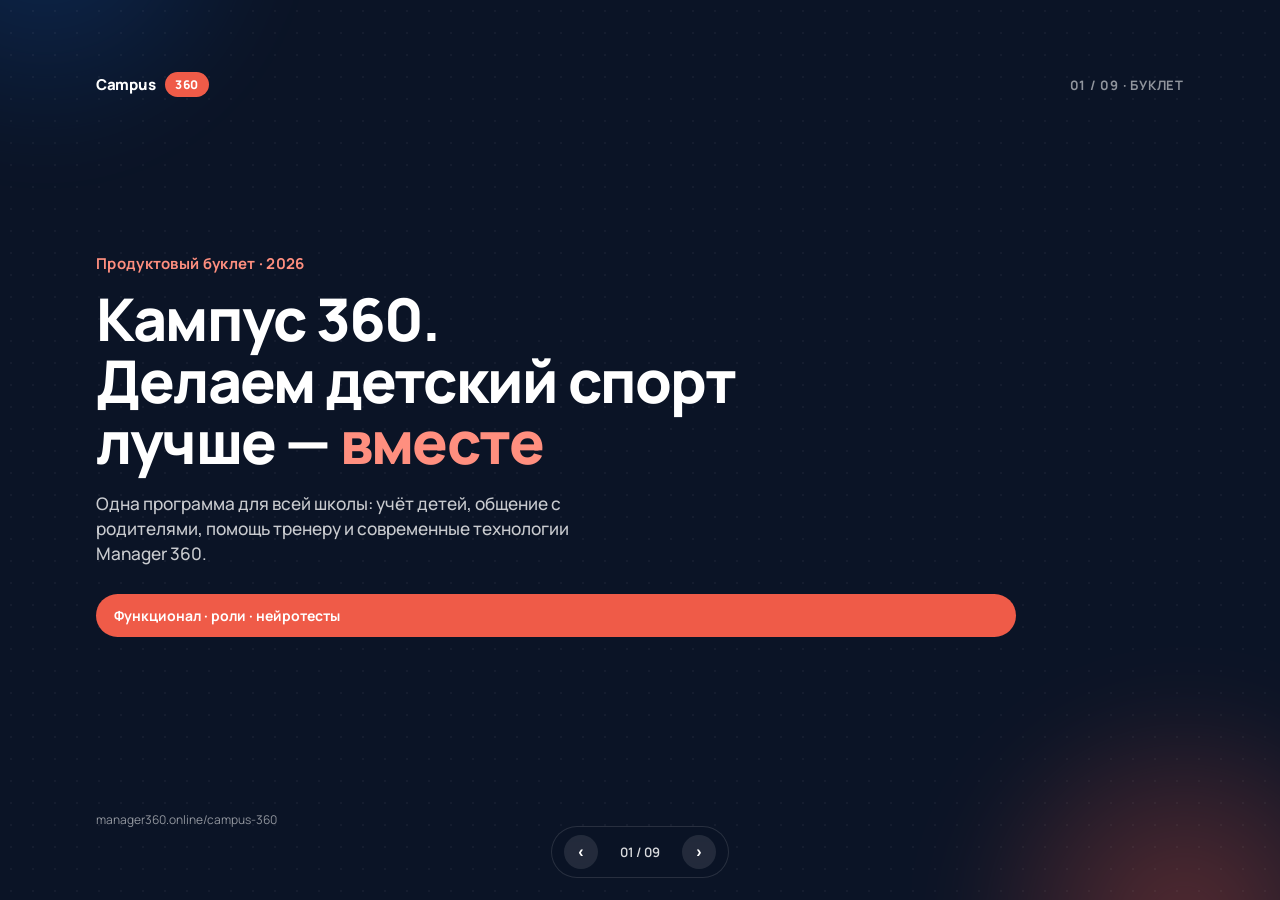
==== campus-360-booklet.html @ dd5f30cd "Add Campus 360 presentations and NeuroTests marketplace site Standalone HTML decks and marketplace f" ====
<!DOCTYPE html>
<html lang="ru">
<head>
<meta charset="utf-8">
<meta name="viewport" content="width=device-width, initial-scale=1">
<title>Кампус 360 — продукт · буклет</title>
<style>
/* Shared deck styles — M360 layout × Campus 360 palette */
@import url('https://fonts.googleapis.com/css2?family=Manrope:wght@500;600;700;800&display=swap');

:root{
  --acc:#EF5B48;
  --acc-soft:rgba(239,91,72,.12);
  --acc-line:rgba(239,91,72,.32);
  --blue:#1672EA;
  --blue-soft:rgba(22,114,234,.10);
  --blue-on:#5AA0FF;
  --ink:#0B1426;
  --ink-2:#475569;
  --ink-3:#94A3B8;
  --bg:#FFFFFF;
  --card:#F6F8FB;
  --card2:#EEF2F7;
  --line:rgba(11,20,38,.10);
  --good:#1F8A5B;
  --gold:#B58A4B;
  --on-1:#fff;
  --on-2:rgba(255,255,255,.78);
  --on-3:rgba(255,255,255,.55);
  --pad-x:96px;
  --pad-y:72px;
}
*{box-sizing:border-box;margin:0;padding:0}
html,body{height:100%;background:#0B1426;color:var(--ink);font-family:Manrope,system-ui,sans-serif;-webkit-font-smoothing:antialiased}
.deck-nav{
  position:fixed;z-index:50;left:50%;bottom:22px;transform:translateX(-50%);
  display:flex;gap:10px;align-items:center;
  background:rgba(11,20,38,.78);backdrop-filter:blur(10px);
  border:1px solid rgba(255,255,255,.12);border-radius:999px;padding:8px 12px;
  color:#fff;font-size:13px;font-weight:600;
}
.deck-nav button{
  appearance:none;border:0;background:rgba(255,255,255,.1);color:#fff;
  width:34px;height:34px;border-radius:50%;cursor:pointer;font-size:16px;font-weight:700;
}
.deck-nav button:hover{background:var(--acc)}
.deck-nav .idx{min-width:64px;text-align:center;opacity:.85}
deck-stage, .deck{
  width:100vw;height:100vh;overflow:hidden;position:relative;
}
section.slide{
  position:absolute;inset:0;width:100%;height:100%;
  padding:var(--pad-y) var(--pad-x);
  display:none;flex-direction:column;overflow:hidden;
  background:var(--bg);
}
section.slide.on{display:flex}
section.slide.dark{background:var(--ink);color:var(--on-1)}
.dotgrid{
  position:absolute;inset:0;pointer-events:none;opacity:.35;
  background-image:radial-gradient(rgba(11,20,38,.18) 1px, transparent 1px);
  background-size:22px 22px;
}
.dark .dotgrid{background-image:radial-gradient(rgba(255,255,255,.08) 1px, transparent 1px);opacity:.5}
.glow{position:absolute;width:55%;height:55%;border-radius:50%;filter:blur(40px);pointer-events:none}
.meta,.top{
  display:flex;justify-content:space-between;align-items:center;
  font-size:13px;font-weight:700;letter-spacing:.06em;text-transform:uppercase;
  color:var(--ink-3);position:relative;z-index:2;
}
.dark .meta,.dark .top{color:var(--on-3)}
.brand-mark{
  display:inline-flex;align-items:center;gap:10px;font-weight:800;letter-spacing:-.02em;
  text-transform:none;font-size:15px;color:var(--ink);
}
.dark .brand-mark{color:#fff}
.brand-mark .pill360{
  background:var(--acc);color:#fff;border-radius:999px;padding:4px 10px;font-size:12px;letter-spacing:.04em;
}
.kick{font-size:15px;font-weight:700;color:var(--acc);letter-spacing:.02em;margin-bottom:14px}
.dark .kick{color:#ff8f7f}
h1{
  font-size:clamp(36px,4.6vw,64px);line-height:1.05;font-weight:800;letter-spacing:-.03em;
  max-width:16ch;
}
h1 em{font-style:normal;color:var(--acc)}
.dark h1 em{color:#ff8f7f}
.lead{margin-top:18px;font-size:clamp(16px,1.35vw,20px);line-height:1.45;color:var(--ink-2);max-width:46ch;font-weight:500}
.dark .lead{color:var(--on-2)}
.lead .hi{color:var(--acc);font-weight:700}
.dark .lead .hi{color:#ffb4a8}
.cta-chip{
  display:inline-flex;margin-top:28px;padding:12px 18px;border-radius:999px;
  background:var(--acc);color:#fff;font-weight:700;font-size:14px;
}
.grid-2{display:grid;grid-template-columns:1.15fr .85fr;gap:36px;flex:1;align-items:stretch;margin-top:28px;min-height:0;position:relative;z-index:2}
.grid-3{display:grid;grid-template-columns:repeat(3,1fr);gap:18px;margin-top:28px;position:relative;z-index:2}
.grid-4{display:grid;grid-template-columns:repeat(4,1fr);gap:16px;margin-top:24px;position:relative;z-index:2}
.card{
  background:var(--card);border:1px solid var(--line);border-radius:22px;padding:22px 22px 20px;
}
.dark .card{background:rgba(255,255,255,.04);border-color:rgba(255,255,255,.08)}
.card h3{font-size:18px;font-weight:800;margin-bottom:8px;letter-spacing:-.02em}
.card p,.card li{font-size:14px;line-height:1.45;color:var(--ink-2);font-weight:500}
.dark .card p,.dark .card li{color:var(--on-2)}
.card ul{list-style:none;display:flex;flex-direction:column;gap:8px;margin-top:12px}
.card li{display:flex;gap:10px}
.card li::before{content:"";width:7px;height:7px;border-radius:50%;background:var(--acc);margin-top:7px;flex:none}
.pill{
  display:inline-flex;align-items:center;gap:8px;padding:7px 12px;border-radius:999px;
  background:var(--acc-soft);color:var(--acc);font-size:12px;font-weight:700;letter-spacing:.04em;text-transform:uppercase;
}
.fact{background:linear-gradient(160deg,#141f36,#0B1426);color:#fff;border-radius:24px;padding:28px;border:1px solid rgba(255,255,255,.08)}
.fact b{display:block;font-size:56px;font-weight:800;letter-spacing:-.04em;line-height:1;color:#fff}
.fact .sub{display:block;margin-top:10px;color:var(--on-2);font-size:15px;line-height:1.4;font-weight:500}
.price{font-size:34px;font-weight:800;letter-spacing:-.03em}
.price small{font-size:14px;font-weight:600;color:var(--ink-3)}
.tag{display:inline-block;font-size:11px;font-weight:800;letter-spacing:.06em;text-transform:uppercase;padding:4px 10px;border-radius:999px;background:var(--blue-soft);color:var(--blue)}
.footer-note{margin-top:auto;padding-top:18px;font-size:12px;color:var(--ink-3);position:relative;z-index:2}
.dark .footer-note{color:var(--on-3)}
.role-tabs{display:flex;gap:8px;flex-wrap:wrap;margin:18px 0 8px;position:relative;z-index:2}
.role-tabs span{
  padding:8px 14px;border-radius:999px;border:1px solid var(--line);font-size:13px;font-weight:700;color:var(--ink-2);background:#fff;
}
.role-tabs span.on{background:var(--acc);border-color:transparent;color:#fff}
.table{width:100%;border-collapse:separate;border-spacing:0 8px;margin-top:8px;position:relative;z-index:2}
.table th{font-size:12px;text-transform:uppercase;letter-spacing:.05em;color:var(--ink-3);text-align:left;padding:0 14px 6px;font-weight:700}
.table td{
  background:var(--card);padding:14px 16px;font-size:15px;font-weight:600;border-top:1px solid var(--line);border-bottom:1px solid var(--line);
}
.table td:first-child{border-left:1px solid var(--line);border-radius:14px 0 0 14px}
.table td:last-child{border-right:1px solid var(--line);border-radius:0 14px 14px 0}
.table .hi{color:var(--acc);font-weight:800}
.shot{
  border-radius:20px;overflow:hidden;border:1px solid var(--line);background:#0a1020;
  min-height:220px;display:flex;align-items:center;justify-content:center;position:relative;
}
.shot img{width:100%;height:100%;object-fit:cover;display:block}
.shot .cap{
  position:absolute;left:12px;bottom:12px;background:rgba(6,10,20,.75);color:#fff;
  font-size:12px;font-weight:700;padding:6px 10px;border-radius:999px;border:1px solid rgba(255,255,255,.12);
}
@media (max-width:1100px){
  :root{--pad-x:28px;--pad-y:28px}
  .grid-2,.grid-3,.grid-4{grid-template-columns:1fr;gap:14px;overflow:auto}
  h1{font-size:34px}
}


</style>
</head>
<body>
<div class="deck">

<section class="slide dark on" data-i="1">
  <div class="glow" style="right:-20%;bottom:-30%;background:radial-gradient(circle,#EF5B48 0%,transparent 55%);opacity:.35"></div>
  <div class="glow" style="left:-24%;top:-36%;background:radial-gradient(circle,#1672EA 0%,transparent 55%);opacity:.22"></div>
  <div class="dotgrid"></div>
  <div class="meta">
    <span class="brand-mark">Campus <span class="pill360">360</span></span>
    <span>01 / 09 · Буклет</span>
  </div>
  <div style="flex:1;display:flex;flex-direction:column;justify-content:center;position:relative;z-index:2;max-width:920px">
    <p class="kick">Продуктовый буклет · 2026</p>
    <h1>Кампус 360.<br>Делаем детский спорт лучше — <em>вместе</em></h1>
    <p class="lead">Одна программа для всей школы: учёт детей, общение с родителями, помощь тренеру и современные технологии Manager 360.</p>
    <div class="cta-chip">Функционал · роли · нейротесты</div>
  </div>
  <p class="footer-note">manager360.online/campus-360</p>
</section>


<section class="slide" data-i="2">
  <div class="dotgrid"></div>
  <div class="top">
    <span class="brand-mark">Campus <span class="pill360">360</span></span>
    <span>02 / 09 · Миссия</span>
  </div>
  <p class="kick" style="margin-top:28px">Наша миссия</p>
  <h1 style="max-width:18ch">Ребёнок, родитель, тренер и школа — <em>на одной стороне</em></h1>
  <div class="grid-4" style="margin-top:36px">
    <div class="card"><h3>Ребёнок</h3><p>Счастлив и вовлечён. Видит путь, достижения и прогресс.</p></div>
    <div class="card"><h3>Родитель</h3><p>Спокоен за безопасность и развитие — без звонков «ну как там?».</p></div>
    <div class="card"><h3>Тренер</h3><p>Воспитывает дисциплину, физику, коммуникацию и когнитивные навыки.</p></div>
    <div class="card"><h3>Школа</h3><p>Готовит сильного гражданина — и устойчивый бизнес вокруг этого.</p></div>
  </div>
</section>


<section class="slide" data-i="3">
  <div class="dotgrid"></div>
  <div class="top">
    <span class="brand-mark">Campus <span class="pill360">360</span></span>
    <span>03 / 09 · Собственник</span>
  </div>
  <p class="kick" style="margin-top:22px">Для директора и собственника</p>
  <h1>Экономика школы <em>на одном экране</em></h1>
  <div class="grid-2">
    <div>
      <div class="grid-2" style="grid-template-columns:1fr 1fr;margin-top:0">
        <div class="card"><h3>Выручка и долги</h3><p>Продления, должники и загрузка групп — без сводных таблиц в конце месяца.</p></div>
        <div class="card"><h3>Воронка заявок</h3><p>От заявки до оплаты без потерь. Напоминания и оплата по ссылке.</p></div>
        <div class="card"><h3>Филиалы</h3><p>Сравнение школ и групп: где рост, где проседание.</p></div>
        <div class="card"><h3>ИИ-подсказки</h3><p>Где теряются заявки, кто перегружен, какие группы недозаполнены.</p></div>
      </div>
    </div>
    <div class="fact">
      <span class="tag" style="background:rgba(239,91,72,.18);color:#ffb4a8">Дашборд школы</span>
      <b style="margin-top:18px;font-size:42px">1,24 млн ₽</b>
      <span class="sub">выручка за месяц · ▲ 18% к прошлому</span>
      <div style="display:grid;grid-template-columns:1fr 1fr;gap:12px;margin-top:22px">
        <div style="background:rgba(255,255,255,.06);border-radius:16px;padding:14px"><b style="font-size:28px">312</b><span class="sub">активных учеников</span></div>
        <div style="background:rgba(255,255,255,.06);border-radius:16px;padding:14px"><b style="font-size:28px">96%</b><span class="sub">посещаемость</span></div>
      </div>
    </div>
  </div>
</section>


<section class="slide" data-i="4">
  <div class="dotgrid"></div>
  <div class="top">
    <span class="brand-mark">Campus <span class="pill360">360</span></span>
    <span>04 / 09 · Родитель</span>
  </div>
  <p class="kick" style="margin-top:22px">Доверие родителей</p>
  <h1>Школа и родитель — <em>на одной стороне</em></h1>
  <div class="grid-3">
    <div class="card">
      <span class="tag">Отчёты</span>
      <h3 style="margin-top:12px">Автоотчёты о ребёнке</h3>
      <p>Посещения, прогресс и безопасность — понятные сообщения после занятий.</p>
    </div>
    <div class="card">
      <span class="tag">Геймификация</span>
      <h3 style="margin-top:12px">Путь и достижения</h3>
      <p>Ребёнок видит уровни и награды. Родитель — что получилось и что дальше.</p>
    </div>
    <div class="card">
      <span class="tag">Оплаты</span>
      <h3 style="margin-top:12px">Кабинет и абонементы</h3>
      <p>Расписание ребёнка и оплата онлайн — без очередей у администратора.</p>
    </div>
  </div>
  <div class="card" style="margin-top:18px;display:flex;gap:24px;align-items:center;justify-content:space-between;flex-wrap:wrap">
    <div>
      <h3>Удержание растёт за счёт прозрачности</h3>
      <p style="margin-top:6px">Когда родитель видит прогресс, доля продлений у партнёров выросла до 7×.</p>
    </div>
    <div class="price" style="color:var(--acc)">до 7× <small>продлений</small></div>
  </div>
</section>


<section class="slide" data-i="5">
  <div class="dotgrid"></div>
  <div class="top">
    <span class="brand-mark">Campus <span class="pill360">360</span></span>
    <span>05 / 09 · Тренер</span>
  </div>
  <p class="kick" style="margin-top:22px">Тренировочный процесс</p>
  <h1>Тренер ведёт процесс, <em>а не бумажки</em></h1>
  <div class="grid-2">
    <div class="grid-2" style="grid-template-columns:1fr 1fr;margin:0">
      <div class="card"><h3>Журнал и конспекты</h3><p>План занятия и заметки в одном месте. Микроцикл вместо Excel.</p></div>
      <div class="card"><h3>Посещаемость</h3><p>Отметка «был / не был» по каждому занятию — сразу в отчёт родителю.</p></div>
      <div class="card"><h3>Самочувствие</h3><p>Опросник до и после нагрузки — контроль готовности группы.</p></div>
      <div class="card"><h3>Календарь</h3><p>Расписание команды и личное — у каждого в приложении.</p></div>
    </div>
    <div class="card" style="background:linear-gradient(165deg,#fff7f5,#f3f7ff);border-color:var(--acc-line)">
      <span class="pill">ИИ-ассистент тренера</span>
      <h3 style="margin-top:14px;font-size:22px">Подсказки по нагрузке и конспектам</h3>
      <ul>
        <li>Рекомендации по объёму тренировок</li>
        <li>Помощь с планом занятия под задачу</li>
        <li>Разбор прогресса игроков и команд</li>
        <li>Всё в приложении тренера — без лишних ролей</li>
      </ul>
    </div>
  </div>
</section>


<section class="slide dark" data-i="6">
  <div class="glow" style="right:-18%;top:-20%;background:radial-gradient(circle,#EF5B48 0%,transparent 55%);opacity:.28"></div>
  <div class="dotgrid"></div>
  <div class="meta">
    <span class="brand-mark">Campus <span class="pill360">360</span></span>
    <span>06 / 09 · Нейротесты</span>
  </div>
  <p class="kick" style="margin-top:22px">Computer Vision · Human Pose</p>
  <h1>Регулярные тесты <em>через камеру</em></h1>
  <p class="lead">Компьютерное зрение фиксирует показатели спортсмена часто и объективно — видно, как ребёнок растёт от месяца к месяцу. Без датчиков и лабораторий.</p>
  <div class="grid-3" style="margin-top:28px">
    <div class="card"><h3>Скорость и ловкость</h3><p>Спринт 10 м, челнок, 5-10-5 — ускорение и смена направления.</p></div>
    <div class="card"><h3>Взрывная сила</h3><p>CMJ, squat jump, hop-тесты — мощность и реактивность ног.</p></div>
    <div class="card"><h3>Биомеханика и ROM</h3><p>Приседания, выпады, подвижность суставов — контроль рисков.</p></div>
  </div>
  <p class="footer-note">Модуль CV-тестирования подключается сверх базовой спецификации · см. нейротесты Manager 360</p>
</section>


<section class="slide" data-i="7">
  <div class="dotgrid"></div>
  <div class="top">
    <span class="brand-mark">Campus <span class="pill360">360</span></span>
    <span>07 / 09 · Роли</span>
  </div>
  <p class="kick" style="margin-top:22px">Кто что делает</p>
  <h1>Пять ролей — <em>один контур</em></h1>
  <div class="grid-3" style="grid-template-columns:repeat(5,1fr)">
    <div class="card"><span class="tag">01</span><h3 style="margin-top:10px">Директор</h3><p>Выручка, долги, NPS, сравнение филиалов, ИИ-подсказки.</p></div>
    <div class="card"><span class="tag">02</span><h3 style="margin-top:10px">Админ</h3><p>Заявки, абонементы, оплаты, расписание залов.</p></div>
    <div class="card"><span class="tag">03</span><h3 style="margin-top:10px">Тренер</h3><p>Конспекты, посещаемость, прогресс, нейротесты.</p></div>
    <div class="card"><span class="tag">04</span><h3 style="margin-top:10px">Родитель</h3><p>Расписание, оплата, отчёты, геймификация.</p></div>
    <div class="card"><span class="tag">05</span><h3 style="margin-top:10px">Ребёнок</h3><p>Достижения, уровни, мотивация к тренировкам.</p></div>
  </div>
  <div class="card" style="margin-top:18px">
    <h3>Базовая спецификация уже включает запуск школы</h3>
    <p style="margin-top:6px">Тренировки · управление школой · платежи и родители. Расширения (франшиза, бренд, датчики, CV, IP-камеры) — по запросу.</p>
  </div>
</section>


<section class="slide" data-i="8">
  <div class="dotgrid"></div>
  <div class="top">
    <span class="brand-mark">Campus <span class="pill360">360</span></span>
    <span>08 / 09 · Доверие</span>
  </div>
  <p class="kick" style="margin-top:22px">Школы, которые уже с нами</p>
  <h1>Проверено на академиях <em>и франшизах</em></h1>
  <div class="grid-4" style="margin-top:32px">
    <div class="card"><h3>Спартак Будущее</h3><p>Единая цифровая среда — от первой тренировки до сборной.</p></div>
    <div class="card"><h3>Спарта</h3><p>Родители видят прогресс, администрация — цифры. Окупаемость за сезон.</p></div>
    <div class="card"><h3>Зобнин Team</h3><p>Конспект и микроцикл — минуты вместо часов.</p></div>
    <div class="card"><h3>Академия Кантера</h3><p>Прозрачная коммуникация изменила удержание и NPS.</p></div>
  </div>
  <div class="grid-3" style="margin-top:16px">
    <div class="card"><h3>Яндекс.Облако / on-prem</h3><p>Облако или ваши серверы. Red OS. SLA 99.96%.</p></div>
    <div class="card"><h3>ФЗ-152 · Group-IB</h3><p>Изоляция данных клуба, аудит безопасности, автобэкапы.</p></div>
    <div class="card"><h3>Поддержка 7/24</h3><p>Онбординг, вики, академия, закреплённый менеджер.</p></div>
  </div>
</section>


<section class="slide dark" data-i="9">
  <div class="glow" style="left:50%;top:40%;transform:translate(-50%,-50%);width:70%;height:70%;background:radial-gradient(circle,#EF5B48 0%,transparent 60%);opacity:.22"></div>
  <div class="dotgrid"></div>
  <div class="meta">
    <span class="brand-mark">Campus <span class="pill360">360</span></span>
    <span>09 / 09 · Контакты</span>
  </div>
  <div style="flex:1;display:flex;flex-direction:column;justify-content:center;position:relative;z-index:2">
    <p class="kick">Следующий шаг</p>
    <h1>Запустим вашу школу <em>за пару недель</em></h1>
    <p class="lead">Пилот CRM — 2–4 недели. Покажем на примере вашей школы: 15 минут — и станет понятно, подходит ли Campus 360.</p>
    <div class="grid-2" style="max-width:900px;margin-top:32px">
      <div class="card">
        <h3>Владислав Перескоков</h3>
        <p style="margin-top:8px">CEO · Manager 360</p>
        <p style="margin-top:12px">v.pereskokov@manager360.pro<br>Telegram @v_pereskokov<br>+7 985 665-32-05</p>
      </div>
      <div class="card">
        <h3>Вадим Малов</h3>
        <p style="margin-top:8px">Менеджер по внедрению</p>
        <p style="margin-top:12px">v.malov@manager360.pro<br>Telegram @malov_m360<br>+7 916 343-60-25</p>
      </div>
    </div>
  </div>
  <p class="footer-note">manager360.online/campus-360 · manager360.online/promo/product/campus-360/tariffs</p>
</section>

</div>
<nav class="deck-nav" aria-label="Навигация">
  <button id="prev" type="button" aria-label="Назад">‹</button>
  <span class="idx" id="idx">01 / 01</span>
  <button id="next" type="button" aria-label="Вперёд">›</button>
</nav>

<script>
(function(){
  const slides=[...document.querySelectorAll('section.slide')];
  let i=0;
  const idx=document.getElementById('idx');
  function show(n){
    i=(n+slides.length)%slides.length;
    slides.forEach((s,k)=>s.classList.toggle('on',k===i));
    if(idx) idx.textContent=(i+1).toString().padStart(2,'0')+' / '+slides.length.toString().padStart(2,'0');
    location.hash = String(i+1);
  }
  window.addEventListener('keydown',e=>{
    if(e.key==='ArrowRight'||e.key==='PageDown'||e.key===' '){e.preventDefault();show(i+1)}
    if(e.key==='ArrowLeft'||e.key==='PageUp'){e.preventDefault();show(i-1)}
    if(e.key==='Home')show(0);
    if(e.key==='End')show(slides.length-1);
  });
  document.getElementById('next')?.addEventListener('click',()=>show(i+1));
  document.getElementById('prev')?.addEventListener('click',()=>show(i-1));
  const h=parseInt(location.hash.replace('#',''),10);
  show(Number.isFinite(h)&&h>=1&&h<=slides.length?h-1:0);
})();
</script>

</body>
</html>
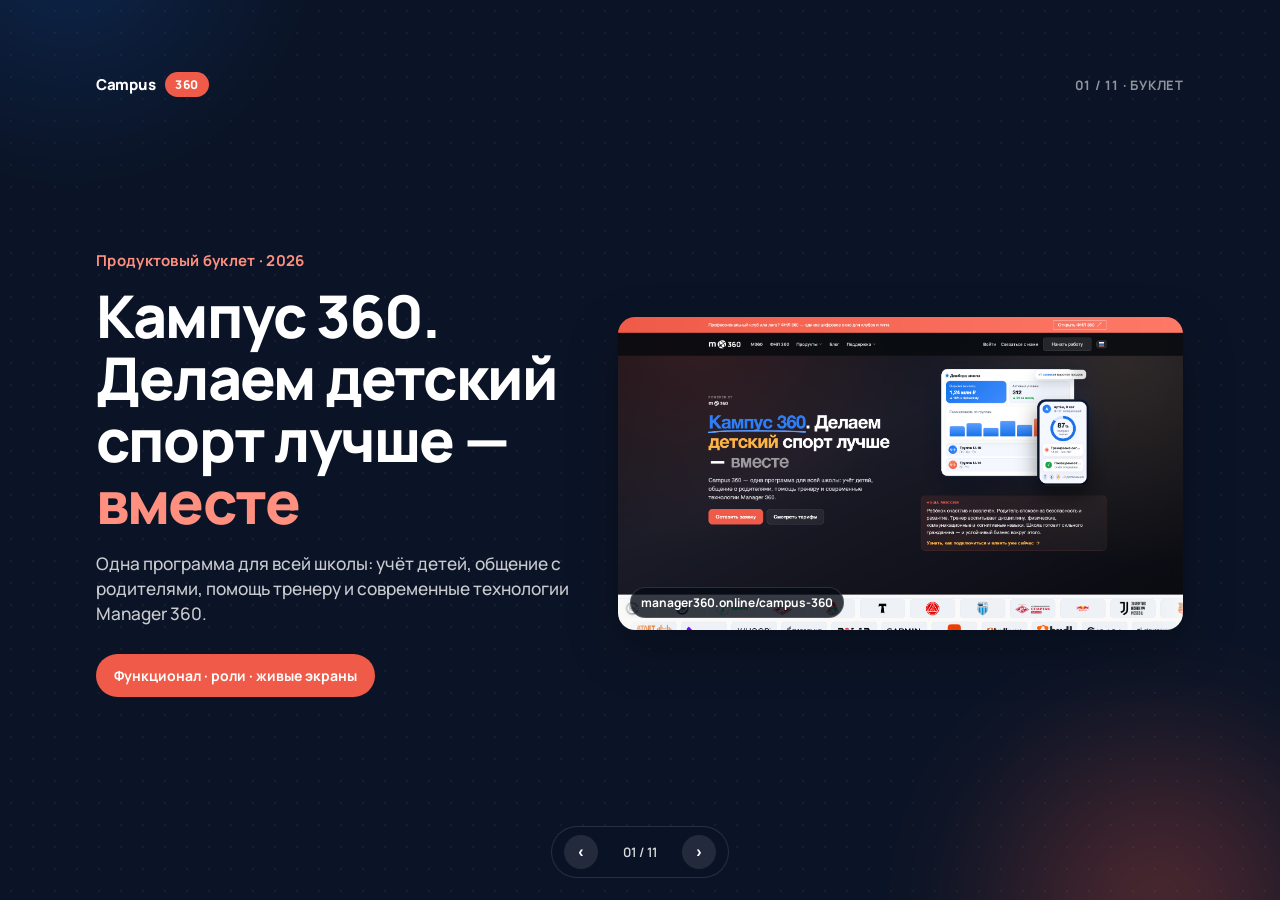
==== commit fb22bbd4: "Add Campus 360 product booklet with live app screenshots Booklet covers mission, CRM, schedule, coac" ====
--- a/campus-360-booklet.html
+++ b/campus-360-booklet.html
@@ -147,215 +147,245 @@
 }
 
 
+.shot-frame{
+  border-radius:18px;overflow:hidden;border:1px solid var(--line);
+  background:#0a1020;box-shadow:0 18px 50px rgba(0,0,0,.25);
+  position:relative;min-height:0;
+}
+.shot-frame img{width:100%;height:100%;object-fit:cover;object-position:top center;display:block;max-height:520px}
+.shot-frame.tall img{max-height:560px}
+.shot-cap{
+  position:absolute;left:12px;bottom:12px;
+  background:rgba(6,10,20,.8);border:1px solid rgba(255,255,255,.14);
+  color:#fff;font-size:12px;font-weight:700;padding:6px 10px;border-radius:999px;
+}
+.feature-list{list-style:none;display:flex;flex-direction:column;gap:10px;margin-top:18px;position:relative;z-index:2}
+.feature-list li{
+  display:grid;grid-template-columns:28px 1fr;gap:10px;align-items:start;
+  background:var(--card);border:1px solid var(--line);border-radius:14px;padding:12px 14px;
+}
+.dark .feature-list li{background:rgba(255,255,255,.04);border-color:rgba(255,255,255,.08)}
+.feature-list .n{
+  width:28px;height:28px;border-radius:9px;background:var(--acc);color:#fff;
+  display:flex;align-items:center;justify-content:center;font-size:12px;font-weight:800;
+}
+.feature-list b{display:block;font-size:14px;font-weight:800;margin-bottom:2px}
+.feature-list span{font-size:13px;color:var(--ink-2);font-weight:500;line-height:1.35}
+.dark .feature-list span{color:var(--on-2)}
+.split{display:grid;grid-template-columns:1fr 1.15fr;gap:28px;flex:1;min-height:0;margin-top:22px;position:relative;z-index:2;align-items:stretch}
+.split.reverse{grid-template-columns:1.15fr 1fr}
+@media(max-width:1100px){.split,.split.reverse{grid-template-columns:1fr;overflow:auto}}
+.logo-row{display:flex;gap:10px;flex-wrap:wrap;margin-top:18px;position:relative;z-index:2}
+.logo-pill{
+  background:rgba(255,255,255,.92);color:#0B1426;border-radius:12px;padding:10px 14px;
+  font-size:12px;font-weight:800;
+}
+
 </style>
 </head>
 <body>
 <div class="deck">
 
-<section class="slide dark on" data-i="1">
-  <div class="glow" style="right:-20%;bottom:-30%;background:radial-gradient(circle,#EF5B48 0%,transparent 55%);opacity:.35"></div>
-  <div class="glow" style="left:-24%;top:-36%;background:radial-gradient(circle,#1672EA 0%,transparent 55%);opacity:.22"></div>
-  <div class="dotgrid"></div>
-  <div class="meta">
-    <span class="brand-mark">Campus <span class="pill360">360</span></span>
-    <span>01 / 09 · Буклет</span>
-  </div>
-  <div style="flex:1;display:flex;flex-direction:column;justify-content:center;position:relative;z-index:2;max-width:920px">
-    <p class="kick">Продуктовый буклет · 2026</p>
-    <h1>Кампус 360.<br>Делаем детский спорт лучше — <em>вместе</em></h1>
-    <p class="lead">Одна программа для всей школы: учёт детей, общение с родителями, помощь тренеру и современные технологии Manager 360.</p>
-    <div class="cta-chip">Функционал · роли · нейротесты</div>
-  </div>
-  <p class="footer-note">manager360.online/campus-360</p>
-</section>
-
-
-<section class="slide" data-i="2">
-  <div class="dotgrid"></div>
-  <div class="top">
-    <span class="brand-mark">Campus <span class="pill360">360</span></span>
-    <span>02 / 09 · Миссия</span>
-  </div>
-  <p class="kick" style="margin-top:28px">Наша миссия</p>
-  <h1 style="max-width:18ch">Ребёнок, родитель, тренер и школа — <em>на одной стороне</em></h1>
-  <div class="grid-4" style="margin-top:36px">
+<section class="slide dark on">
+  <div class="glow" style="right:-18%;bottom:-28%;background:radial-gradient(circle,#EF5B48 0%,transparent 55%);opacity:.32"></div>
+  <div class="glow" style="left:-22%;top:-34%;background:radial-gradient(circle,#1672EA 0%,transparent 55%);opacity:.2"></div>
+  <div class="dotgrid"></div>
+  <div class="meta"><span class="brand-mark">Campus <span class="pill360">360</span></span><span>01 / 11 · Буклет</span></div>
+  <div class="split" style="align-items:center">
+    <div>
+      <p class="kick">Продуктовый буклет · 2026</p>
+      <h1>Кампус 360.<br>Делаем детский спорт лучше — <em>вместе</em></h1>
+      <p class="lead">Одна программа для всей школы: учёт детей, общение с родителями, помощь тренеру и современные технологии Manager 360.</p>
+      <div class="cta-chip">Функционал · роли · живые экраны</div>
+    </div>
+    <div class="shot-frame tall">
+      <img src="assets/screenshots/01-campus-landing.png" alt="Campus 360">
+      <div class="shot-cap">manager360.online/campus-360</div>
+    </div>
+  </div>
+</section>
+
+<section class="slide">
+  <div class="dotgrid"></div>
+  <div class="top"><span class="brand-mark">Campus <span class="pill360">360</span></span><span>02 / 11 · Миссия</span></div>
+  <p class="kick" style="margin-top:18px">Наша миссия</p>
+  <h1>Ребёнок, родитель, тренер и школа — <em>на одной стороне</em></h1>
+  <div class="grid-4" style="margin-top:28px">
     <div class="card"><h3>Ребёнок</h3><p>Счастлив и вовлечён. Видит путь, достижения и прогресс.</p></div>
     <div class="card"><h3>Родитель</h3><p>Спокоен за безопасность и развитие — без звонков «ну как там?».</p></div>
-    <div class="card"><h3>Тренер</h3><p>Воспитывает дисциплину, физику, коммуникацию и когнитивные навыки.</p></div>
-    <div class="card"><h3>Школа</h3><p>Готовит сильного гражданина — и устойчивый бизнес вокруг этого.</p></div>
-  </div>
-</section>
-
-
-<section class="slide" data-i="3">
-  <div class="dotgrid"></div>
-  <div class="top">
-    <span class="brand-mark">Campus <span class="pill360">360</span></span>
-    <span>03 / 09 · Собственник</span>
-  </div>
-  <p class="kick" style="margin-top:22px">Для директора и собственника</p>
-  <h1>Экономика школы <em>на одном экране</em></h1>
-  <div class="grid-2">
-    <div>
-      <div class="grid-2" style="grid-template-columns:1fr 1fr;margin-top:0">
-        <div class="card"><h3>Выручка и долги</h3><p>Продления, должники и загрузка групп — без сводных таблиц в конце месяца.</p></div>
-        <div class="card"><h3>Воронка заявок</h3><p>От заявки до оплаты без потерь. Напоминания и оплата по ссылке.</p></div>
-        <div class="card"><h3>Филиалы</h3><p>Сравнение школ и групп: где рост, где проседание.</p></div>
-        <div class="card"><h3>ИИ-подсказки</h3><p>Где теряются заявки, кто перегружен, какие группы недозаполнены.</p></div>
-      </div>
-    </div>
-    <div class="fact">
-      <span class="tag" style="background:rgba(239,91,72,.18);color:#ffb4a8">Дашборд школы</span>
-      <b style="margin-top:18px;font-size:42px">1,24 млн ₽</b>
-      <span class="sub">выручка за месяц · ▲ 18% к прошлому</span>
-      <div style="display:grid;grid-template-columns:1fr 1fr;gap:12px;margin-top:22px">
-        <div style="background:rgba(255,255,255,.06);border-radius:16px;padding:14px"><b style="font-size:28px">312</b><span class="sub">активных учеников</span></div>
-        <div style="background:rgba(255,255,255,.06);border-radius:16px;padding:14px"><b style="font-size:28px">96%</b><span class="sub">посещаемость</span></div>
-      </div>
-    </div>
-  </div>
-</section>
-
-
-<section class="slide" data-i="4">
-  <div class="dotgrid"></div>
-  <div class="top">
-    <span class="brand-mark">Campus <span class="pill360">360</span></span>
-    <span>04 / 09 · Родитель</span>
-  </div>
-  <p class="kick" style="margin-top:22px">Доверие родителей</p>
+    <div class="card"><h3>Тренер</h3><p>Ведёт процесс: конспекты, посещаемость, нагрузка и нейротесты.</p></div>
+    <div class="card"><h3>Школа</h3><p>Выручка, заявки, должники и филиалы — на одном экране.</p></div>
+  </div>
+  <div class="logo-row">
+    <span class="logo-pill">Спартак Будущее</span>
+    <span class="logo-pill">Спарта</span>
+    <span class="logo-pill">Зобнин Team</span>
+    <span class="logo-pill">Академия Кантера</span>
+  </div>
+</section>
+
+<section class="slide">
+  <div class="dotgrid"></div>
+  <div class="top"><span class="brand-mark">Campus <span class="pill360">360</span></span><span>03 / 11 · Собственник</span></div>
+  <div class="split">
+    <div>
+      <p class="kick">Для директора и собственника</p>
+      <h1>Экономика школы <em>на одном экране</em></h1>
+      <ul class="feature-list">
+        <li><span class="n">1</span><div><b>Выручка и должники</b><span>Продления, долги и загрузка групп — без сводных таблиц в конце месяца.</span></div></li>
+        <li><span class="n">2</span><div><b>Филиалы под контролем</b><span>Сравнение школ и групп: где рост, где проседание.</span></div></li>
+        <li><span class="n">3</span><div><b>ИИ-подсказки</b><span>Где теряются заявки, кто перегружен, какие группы недозаполнены.</span></div></li>
+      </ul>
+    </div>
+    <div class="shot-frame tall">
+      <img src="assets/screenshots/07-manager-debtors.png" alt="Должники ERP">
+      <div class="shot-cap">ERP · должники · Campus 360 Spartak Academy</div>
+    </div>
+  </div>
+</section>
+
+<section class="slide">
+  <div class="dotgrid"></div>
+  <div class="top"><span class="brand-mark">Campus <span class="pill360">360</span></span><span>04 / 11 · Заявки</span></div>
+  <div class="split reverse">
+    <div class="shot-frame tall">
+      <img src="assets/screenshots/03-manager-zayavki.png" alt="Воронка заявок">
+      <div class="shot-cap">CRM · воронка заявок менеджера</div>
+    </div>
+    <div>
+      <p class="kick">От заявки до оплаты</p>
+      <h1>Воронка без потерь — <em>в 3 раза быстрее</em></h1>
+      <ul class="feature-list">
+        <li><span class="n">1</span><div><b>Новые заявки и статусы</b><span>От «нового лида» до оплаты абонемента — каждый этап на доске.</span></div></li>
+        <li><span class="n">2</span><div><b>Напоминания и оплата по ссылке</b><span>Родитель платит онлайн, школа видит статус сразу.</span></div></li>
+        <li><span class="n">3</span><div><b>Продления и должники</b><span>Отдельные контуры, чтобы деньги не терялись в чатах.</span></div></li>
+      </ul>
+    </div>
+  </div>
+</section>
+
+<section class="slide">
+  <div class="dotgrid"></div>
+  <div class="top"><span class="brand-mark">Campus <span class="pill360">360</span></span><span>05 / 11 · Расписание</span></div>
+  <div class="split">
+    <div>
+      <p class="kick">Расписание школы</p>
+      <h1>Календарь групп — <em>вместо Excel</em></h1>
+      <ul class="feature-list">
+        <li><span class="n">1</span><div><b>Неделя и месяц</b><span>Все тренировки школы на одном календаре.</span></div></li>
+        <li><span class="n">2</span><div><b>События по группам</b><span>Фильтр по группе, быстрое добавление занятия.</span></div></li>
+        <li><span class="n">3</span><div><b>Связка с тренером</b><span>Расписание уходит в приложение тренера и родителя.</span></div></li>
+      </ul>
+    </div>
+    <div class="shot-frame tall">
+      <img src="assets/screenshots/04-manager-schedule.png" alt="Расписание">
+      <div class="shot-cap">Расписание · недельный вид</div>
+    </div>
+  </div>
+</section>
+
+<section class="slide">
+  <div class="dotgrid"></div>
+  <div class="top"><span class="brand-mark">Campus <span class="pill360">360</span></span><span>06 / 11 · Тренер</span></div>
+  <div class="split reverse">
+    <div class="shot-frame tall">
+      <img src="assets/screenshots/08-coach-trainings.png" alt="Тренировки">
+      <div class="shot-cap">Тренировочный центр · журнал тренировок</div>
+    </div>
+    <div>
+      <p class="kick">Тренировочный процесс</p>
+      <h1>Тренер ведёт процесс, <em>а не бумажки</em></h1>
+      <ul class="feature-list">
+        <li><span class="n">1</span><div><b>Журнал и шаблоны</b><span>План занятия, повтор микроцикла, статусы тренировок.</span></div></li>
+        <li><span class="n">2</span><div><b>Посещаемость</b><span>Отметка «был / не был» — сразу в отчёт родителю.</span></div></li>
+        <li><span class="n">3</span><div><b>ИИ-ассистент</b><span>Подсказки по нагрузке и конспектам в приложении тренера.</span></div></li>
+      </ul>
+    </div>
+  </div>
+</section>
+
+<section class="slide dark">
+  <div class="glow" style="right:-16%;top:-20%;background:radial-gradient(circle,#EF5B48 0%,transparent 55%);opacity:.25"></div>
+  <div class="dotgrid"></div>
+  <div class="meta"><span class="brand-mark">Campus <span class="pill360">360</span></span><span>07 / 11 · Родитель</span></div>
+  <p class="kick" style="margin-top:18px">Доверие родителей</p>
   <h1>Школа и родитель — <em>на одной стороне</em></h1>
-  <div class="grid-3">
-    <div class="card">
-      <span class="tag">Отчёты</span>
-      <h3 style="margin-top:12px">Автоотчёты о ребёнке</h3>
-      <p>Посещения, прогресс и безопасность — понятные сообщения после занятий.</p>
-    </div>
-    <div class="card">
-      <span class="tag">Геймификация</span>
-      <h3 style="margin-top:12px">Путь и достижения</h3>
-      <p>Ребёнок видит уровни и награды. Родитель — что получилось и что дальше.</p>
-    </div>
-    <div class="card">
-      <span class="tag">Оплаты</span>
-      <h3 style="margin-top:12px">Кабинет и абонементы</h3>
-      <p>Расписание ребёнка и оплата онлайн — без очередей у администратора.</p>
-    </div>
-  </div>
-  <div class="card" style="margin-top:18px;display:flex;gap:24px;align-items:center;justify-content:space-between;flex-wrap:wrap">
-    <div>
-      <h3>Удержание растёт за счёт прозрачности</h3>
-      <p style="margin-top:6px">Когда родитель видит прогресс, доля продлений у партнёров выросла до 7×.</p>
-    </div>
-    <div class="price" style="color:var(--acc)">до 7× <small>продлений</small></div>
-  </div>
-</section>
-
-
-<section class="slide" data-i="5">
-  <div class="dotgrid"></div>
-  <div class="top">
-    <span class="brand-mark">Campus <span class="pill360">360</span></span>
-    <span>05 / 09 · Тренер</span>
-  </div>
-  <p class="kick" style="margin-top:22px">Тренировочный процесс</p>
-  <h1>Тренер ведёт процесс, <em>а не бумажки</em></h1>
-  <div class="grid-2">
-    <div class="grid-2" style="grid-template-columns:1fr 1fr;margin:0">
-      <div class="card"><h3>Журнал и конспекты</h3><p>План занятия и заметки в одном месте. Микроцикл вместо Excel.</p></div>
-      <div class="card"><h3>Посещаемость</h3><p>Отметка «был / не был» по каждому занятию — сразу в отчёт родителю.</p></div>
-      <div class="card"><h3>Самочувствие</h3><p>Опросник до и после нагрузки — контроль готовности группы.</p></div>
-      <div class="card"><h3>Календарь</h3><p>Расписание команды и личное — у каждого в приложении.</p></div>
-    </div>
-    <div class="card" style="background:linear-gradient(165deg,#fff7f5,#f3f7ff);border-color:var(--acc-line)">
-      <span class="pill">ИИ-ассистент тренера</span>
-      <h3 style="margin-top:14px;font-size:22px">Подсказки по нагрузке и конспектам</h3>
-      <ul>
-        <li>Рекомендации по объёму тренировок</li>
-        <li>Помощь с планом занятия под задачу</li>
-        <li>Разбор прогресса игроков и команд</li>
-        <li>Всё в приложении тренера — без лишних ролей</li>
+  <div class="grid-3" style="margin-top:28px">
+    <div class="card"><h3>Автоотчёты</h3><p>Посещения, прогресс и безопасность — понятные сообщения после занятий.</p></div>
+    <div class="card"><h3>Геймификация</h3><p>Ребёнок видит уровни и награды. Родитель — что получилось и что дальше.</p></div>
+    <div class="card"><h3>Оплаты</h3><p>Кабинет родителя: расписание ребёнка и оплата абонемента онлайн.</p></div>
+  </div>
+  <div class="card" style="margin-top:18px;display:flex;justify-content:space-between;gap:20px;flex-wrap:wrap;align-items:center">
+    <div><h3>Удержание растёт за счёт прозрачности</h3><p style="margin-top:6px">Когда родитель видит прогресс, доля продлений у партнёров выросла до 7×.</p></div>
+    <div class="price" style="color:#ffb4a8">до 7× <small style="color:var(--on-3)">продлений</small></div>
+  </div>
+</section>
+
+<section class="slide">
+  <div class="dotgrid"></div>
+  <div class="top"><span class="brand-mark">Campus <span class="pill360">360</span></span><span>08 / 11 · Нейротесты</span></div>
+  <div class="split">
+    <div>
+      <p class="kick">Computer Vision · Human Pose</p>
+      <h1>Регулярные тесты <em>через камеру</em></h1>
+      <ul class="feature-list">
+        <li><span class="n">1</span><div><b>Батареи тестов</b><span>Готовые наборы: спринт, CMJ, 5-10-5, змейка — массовое тестирование.</span></div></li>
+        <li><span class="n">2</span><div><b>Объективные метрики</b><span>Компьютерное зрение фиксирует показатели без датчиков и лабораторий.</span></div></li>
+        <li><span class="n">3</span><div><b>Отчёт родителю и тренеру</b><span>Прогресс ребёнка видно от месяца к месяцу.</span></div></li>
       </ul>
     </div>
-  </div>
-</section>
-
-
-<section class="slide dark" data-i="6">
-  <div class="glow" style="right:-18%;top:-20%;background:radial-gradient(circle,#EF5B48 0%,transparent 55%);opacity:.28"></div>
-  <div class="dotgrid"></div>
-  <div class="meta">
-    <span class="brand-mark">Campus <span class="pill360">360</span></span>
-    <span>06 / 09 · Нейротесты</span>
-  </div>
-  <p class="kick" style="margin-top:22px">Computer Vision · Human Pose</p>
-  <h1>Регулярные тесты <em>через камеру</em></h1>
-  <p class="lead">Компьютерное зрение фиксирует показатели спортсмена часто и объективно — видно, как ребёнок растёт от месяца к месяцу. Без датчиков и лабораторий.</p>
-  <div class="grid-3" style="margin-top:28px">
-    <div class="card"><h3>Скорость и ловкость</h3><p>Спринт 10 м, челнок, 5-10-5 — ускорение и смена направления.</p></div>
-    <div class="card"><h3>Взрывная сила</h3><p>CMJ, squat jump, hop-тесты — мощность и реактивность ног.</p></div>
-    <div class="card"><h3>Биомеханика и ROM</h3><p>Приседания, выпады, подвижность суставов — контроль рисков.</p></div>
-  </div>
-  <p class="footer-note">Модуль CV-тестирования подключается сверх базовой спецификации · см. нейротесты Manager 360</p>
-</section>
-
-
-<section class="slide" data-i="7">
-  <div class="dotgrid"></div>
-  <div class="top">
-    <span class="brand-mark">Campus <span class="pill360">360</span></span>
-    <span>07 / 09 · Роли</span>
-  </div>
-  <p class="kick" style="margin-top:22px">Кто что делает</p>
+    <div class="shot-frame tall">
+      <img src="assets/screenshots/06-neurotests-batteries.png" alt="Нейротесты">
+      <div class="shot-cap">Нейротесты · батареи в Campus 360</div>
+    </div>
+  </div>
+</section>
+
+<section class="slide">
+  <div class="dotgrid"></div>
+  <div class="top"><span class="brand-mark">Campus <span class="pill360">360</span></span><span>09 / 11 · Роли</span></div>
+  <p class="kick" style="margin-top:18px">Кто что делает</p>
   <h1>Пять ролей — <em>один контур</em></h1>
-  <div class="grid-3" style="grid-template-columns:repeat(5,1fr)">
-    <div class="card"><span class="tag">01</span><h3 style="margin-top:10px">Директор</h3><p>Выручка, долги, NPS, сравнение филиалов, ИИ-подсказки.</p></div>
-    <div class="card"><span class="tag">02</span><h3 style="margin-top:10px">Админ</h3><p>Заявки, абонементы, оплаты, расписание залов.</p></div>
+  <div class="grid-3" style="grid-template-columns:repeat(5,1fr);margin-top:24px">
+    <div class="card"><span class="tag">01</span><h3 style="margin-top:10px">Директор</h3><p>Выручка, долги, NPS, филиалы, ИИ-подсказки.</p></div>
+    <div class="card"><span class="tag">02</span><h3 style="margin-top:10px">Менеджер</h3><p>Заявки, абонементы, расписание, должники.</p></div>
     <div class="card"><span class="tag">03</span><h3 style="margin-top:10px">Тренер</h3><p>Конспекты, посещаемость, прогресс, нейротесты.</p></div>
     <div class="card"><span class="tag">04</span><h3 style="margin-top:10px">Родитель</h3><p>Расписание, оплата, отчёты, геймификация.</p></div>
     <div class="card"><span class="tag">05</span><h3 style="margin-top:10px">Ребёнок</h3><p>Достижения, уровни, мотивация к тренировкам.</p></div>
   </div>
-  <div class="card" style="margin-top:18px">
-    <h3>Базовая спецификация уже включает запуск школы</h3>
-    <p style="margin-top:6px">Тренировки · управление школой · платежи и родители. Расширения (франшиза, бренд, датчики, CV, IP-камеры) — по запросу.</p>
-  </div>
-</section>
-
-
-<section class="slide" data-i="8">
-  <div class="dotgrid"></div>
-  <div class="top">
-    <span class="brand-mark">Campus <span class="pill360">360</span></span>
-    <span>08 / 09 · Доверие</span>
-  </div>
-  <p class="kick" style="margin-top:22px">Школы, которые уже с нами</p>
+  <div class="card" style="margin-top:16px">
+    <h3>База уже включает запуск школы</h3>
+    <p style="margin-top:6px">Тренировки · управление · платежи и родители. Расширения: франшиза, бренд, датчики, CV, IP-камеры — по запросу.</p>
+  </div>
+</section>
+
+<section class="slide">
+  <div class="dotgrid"></div>
+  <div class="top"><span class="brand-mark">Campus <span class="pill360">360</span></span><span>10 / 11 · Доверие</span></div>
+  <p class="kick" style="margin-top:18px">Школы, которые уже с нами</p>
   <h1>Проверено на академиях <em>и франшизах</em></h1>
-  <div class="grid-4" style="margin-top:32px">
+  <div class="grid-4" style="margin-top:24px">
     <div class="card"><h3>Спартак Будущее</h3><p>Единая цифровая среда — от первой тренировки до сборной.</p></div>
-    <div class="card"><h3>Спарта</h3><p>Родители видят прогресс, администрация — цифры. Окупаемость за сезон.</p></div>
+    <div class="card"><h3>Спарта</h3><p>Родители видят прогресс, администрация — цифры.</p></div>
     <div class="card"><h3>Зобнин Team</h3><p>Конспект и микроцикл — минуты вместо часов.</p></div>
     <div class="card"><h3>Академия Кантера</h3><p>Прозрачная коммуникация изменила удержание и NPS.</p></div>
   </div>
-  <div class="grid-3" style="margin-top:16px">
-    <div class="card"><h3>Яндекс.Облако / on-prem</h3><p>Облако или ваши серверы. Red OS. SLA 99.96%.</p></div>
-    <div class="card"><h3>ФЗ-152 · Group-IB</h3><p>Изоляция данных клуба, аудит безопасности, автобэкапы.</p></div>
-    <div class="card"><h3>Поддержка 7/24</h3><p>Онбординг, вики, академия, закреплённый менеджер.</p></div>
-  </div>
-</section>
-
-
-<section class="slide dark" data-i="9">
-  <div class="glow" style="left:50%;top:40%;transform:translate(-50%,-50%);width:70%;height:70%;background:radial-gradient(circle,#EF5B48 0%,transparent 60%);opacity:.22"></div>
-  <div class="dotgrid"></div>
-  <div class="meta">
-    <span class="brand-mark">Campus <span class="pill360">360</span></span>
-    <span>09 / 09 · Контакты</span>
-  </div>
-  <div style="flex:1;display:flex;flex-direction:column;justify-content:center;position:relative;z-index:2">
+  <div class="grid-3" style="margin-top:14px">
+    <div class="card"><h3>Яндекс.Облако / on-prem</h3><p>Облако или ваши серверы. SLA 99.96%.</p></div>
+    <div class="card"><h3>ФЗ-152 · Group-IB</h3><p>Изоляция данных, аудит безопасности, автобэкапы.</p></div>
+    <div class="card"><h3>Поддержка</h3><p>Онбординг, вики, академия, закреплённый менеджер.</p></div>
+  </div>
+</section>
+
+<section class="slide dark">
+  <div class="glow" style="left:50%;top:45%;transform:translate(-50%,-50%);width:70%;height:70%;background:radial-gradient(circle,#EF5B48 0%,transparent 60%);opacity:.2"></div>
+  <div class="dotgrid"></div>
+  <div class="meta"><span class="brand-mark">Campus <span class="pill360">360</span></span><span>11 / 11 · Контакты</span></div>
+  <div style="flex:1;display:flex;flex-direction:column;justify-content:center;position:relative;z-index:2;max-width:980px">
     <p class="kick">Следующий шаг</p>
     <h1>Запустим вашу школу <em>за пару недель</em></h1>
-    <p class="lead">Пилот CRM — 2–4 недели. Покажем на примере вашей школы: 15 минут — и станет понятно, подходит ли Campus 360.</p>
-    <div class="grid-2" style="max-width:900px;margin-top:32px">
+    <p class="lead">Пилот CRM — 2–4 недели. 15 минут демо — и станет понятно, подходит ли Campus 360.</p>
+    <div class="grid-2" style="max-width:900px;margin-top:28px">
       <div class="card">
         <h3>Владислав Перескоков</h3>
         <p style="margin-top:8px">CEO · Manager 360</p>
@@ -368,26 +398,25 @@
       </div>
     </div>
   </div>
-  <p class="footer-note">manager360.online/campus-360 · manager360.online/promo/product/campus-360/tariffs</p>
+  <p class="footer-note">manager360.online/campus-360 · смотреть в браузере: ← → / пробел</p>
 </section>
 
 </div>
 <nav class="deck-nav" aria-label="Навигация">
   <button id="prev" type="button" aria-label="Назад">‹</button>
-  <span class="idx" id="idx">01 / 01</span>
+  <span class="idx" id="idx">01 / 11</span>
   <button id="next" type="button" aria-label="Вперёд">›</button>
 </nav>
 
 <script>
 (function(){
   const slides=[...document.querySelectorAll('section.slide')];
-  let i=0;
-  const idx=document.getElementById('idx');
+  let i=0; const idx=document.getElementById('idx');
   function show(n){
     i=(n+slides.length)%slides.length;
     slides.forEach((s,k)=>s.classList.toggle('on',k===i));
-    if(idx) idx.textContent=(i+1).toString().padStart(2,'0')+' / '+slides.length.toString().padStart(2,'0');
-    location.hash = String(i+1);
+    if(idx) idx.textContent=String(i+1).padStart(2,'0')+' / '+String(slides.length).padStart(2,'0');
+    location.hash=String(i+1);
   }
   window.addEventListener('keydown',e=>{
     if(e.key==='ArrowRight'||e.key==='PageDown'||e.key===' '){e.preventDefault();show(i+1)}
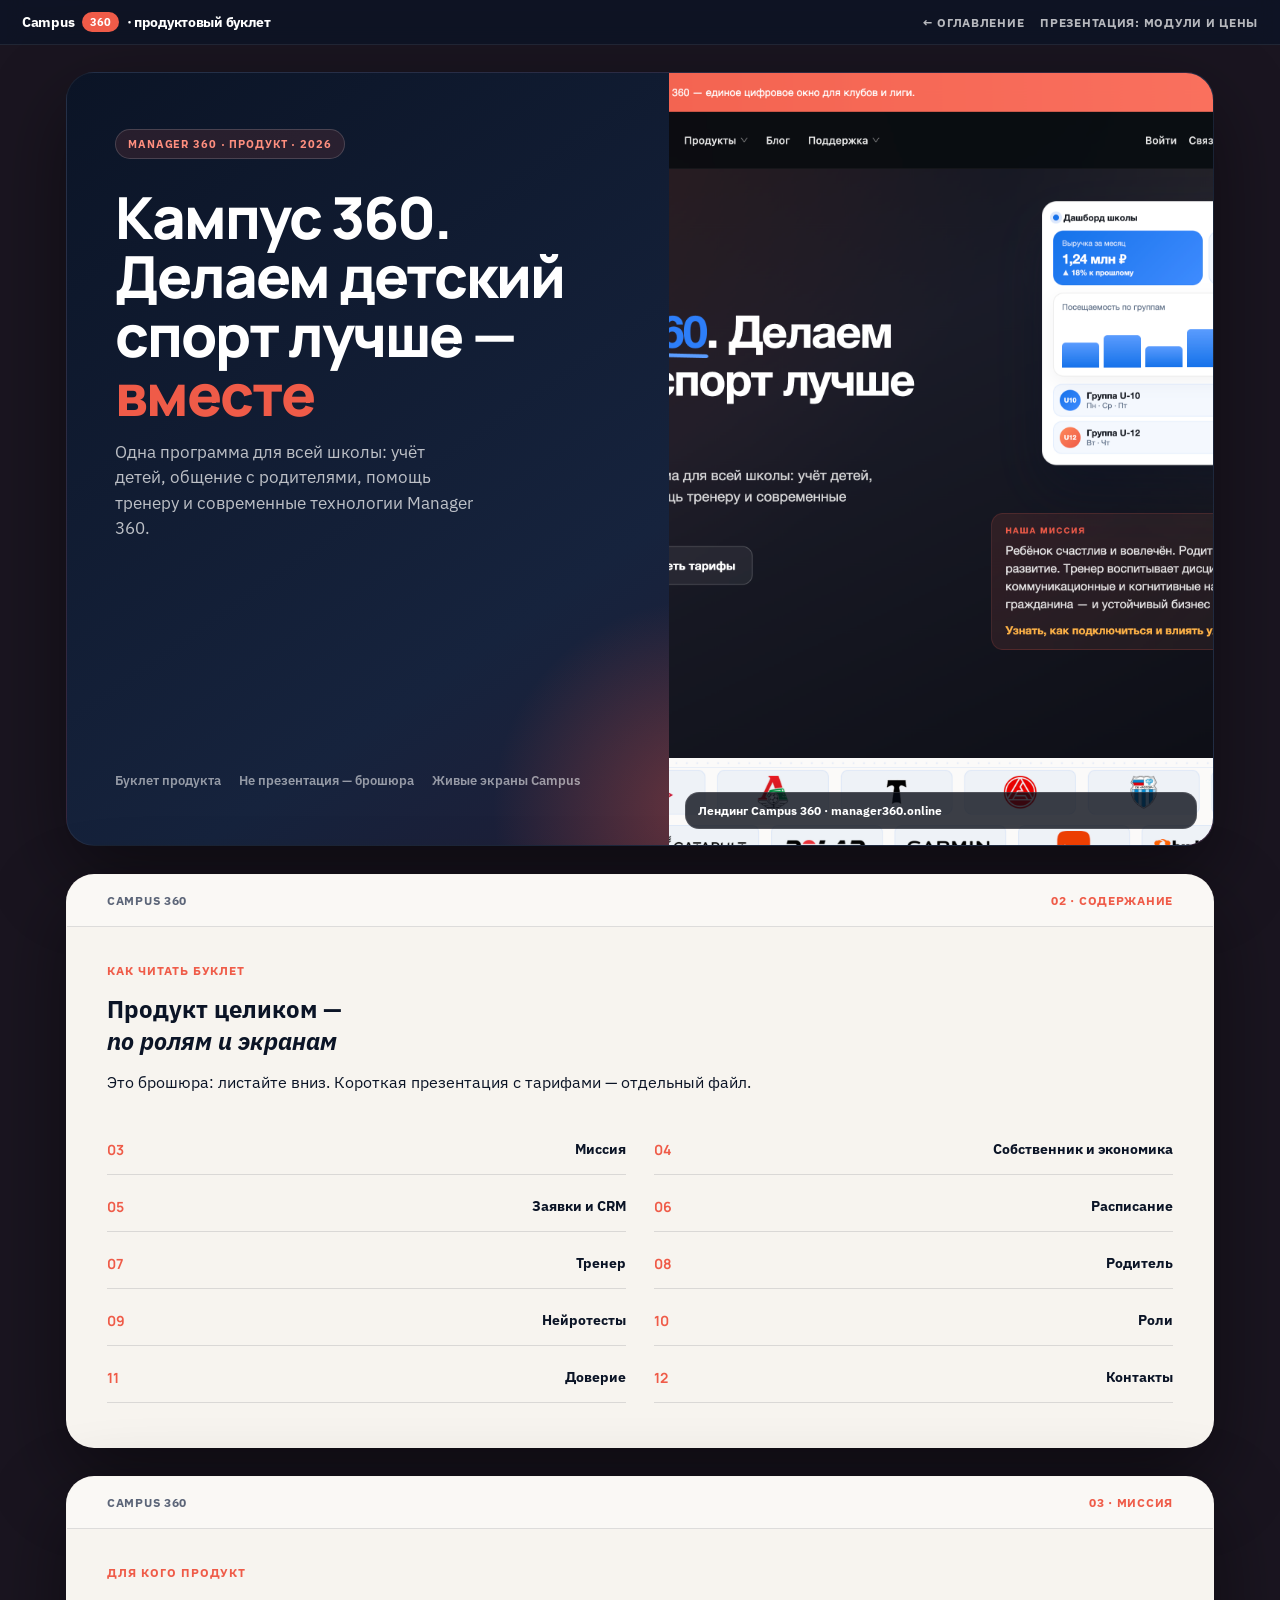
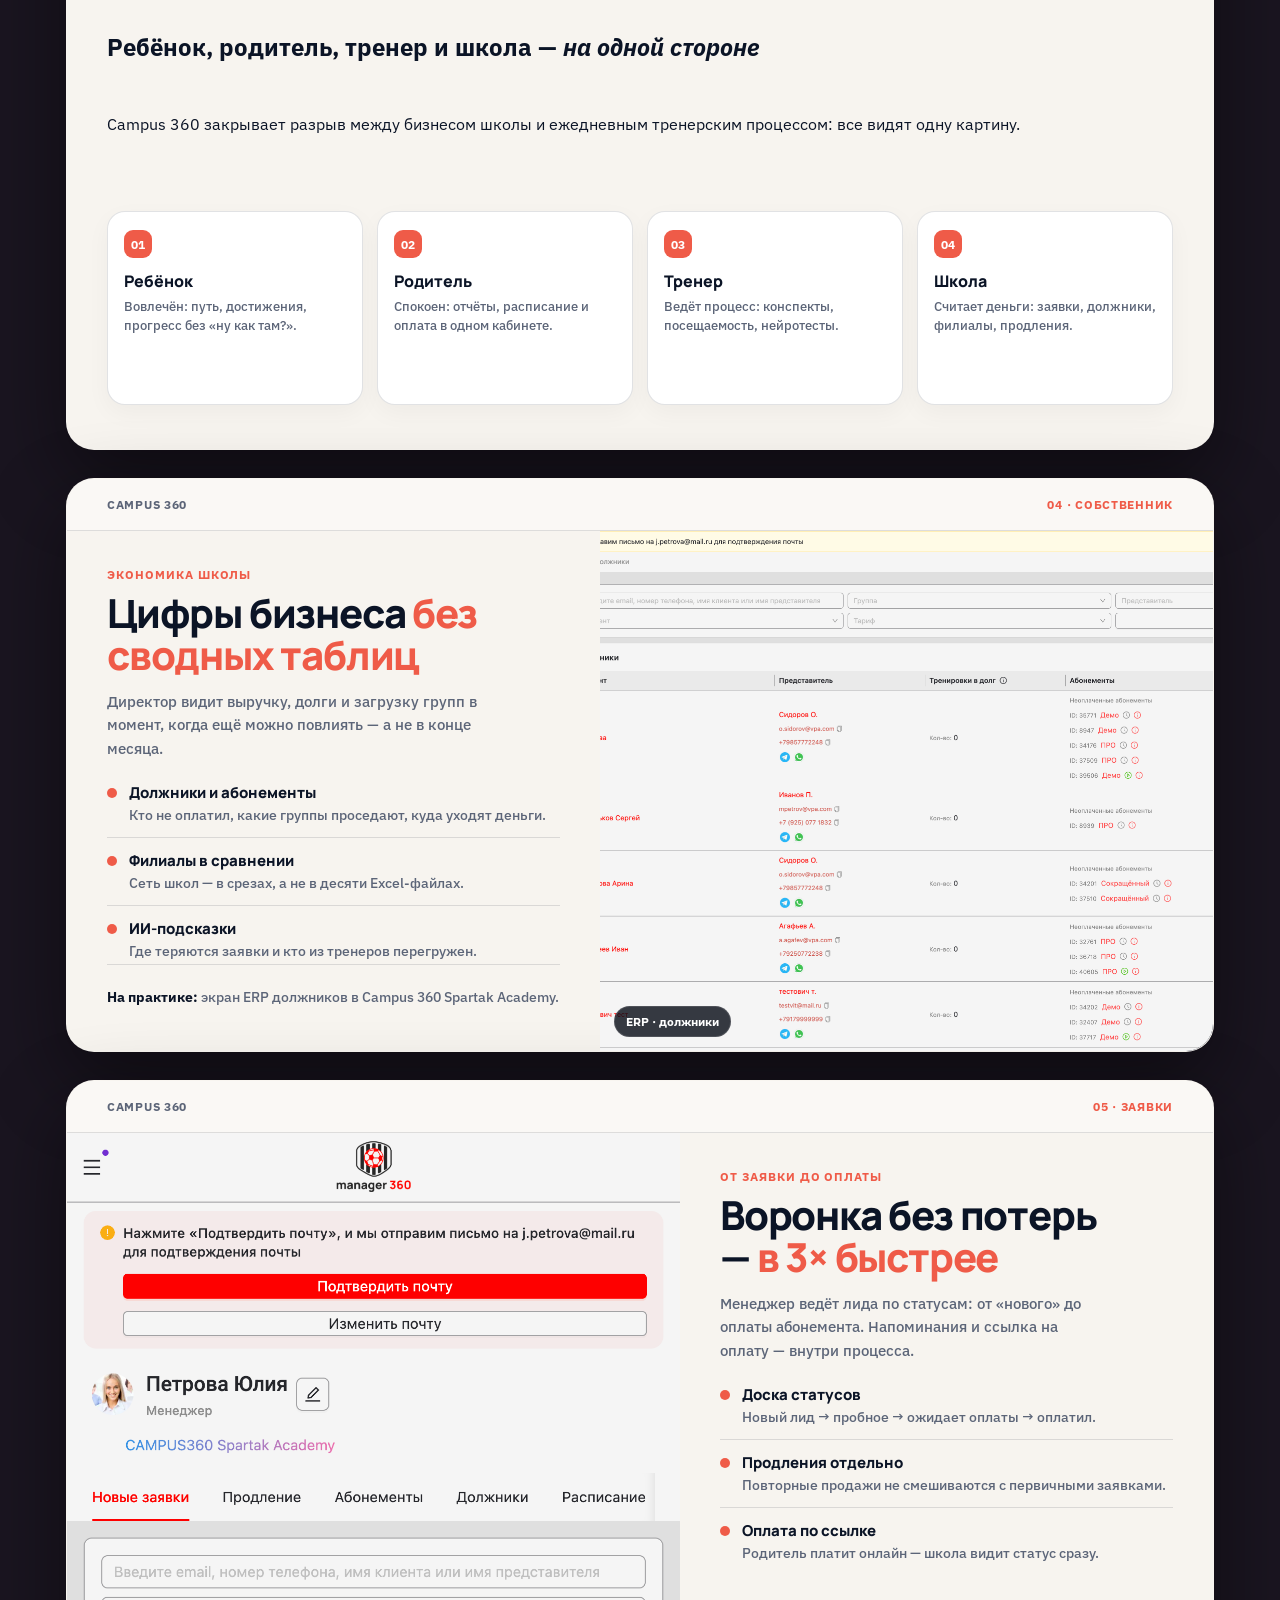
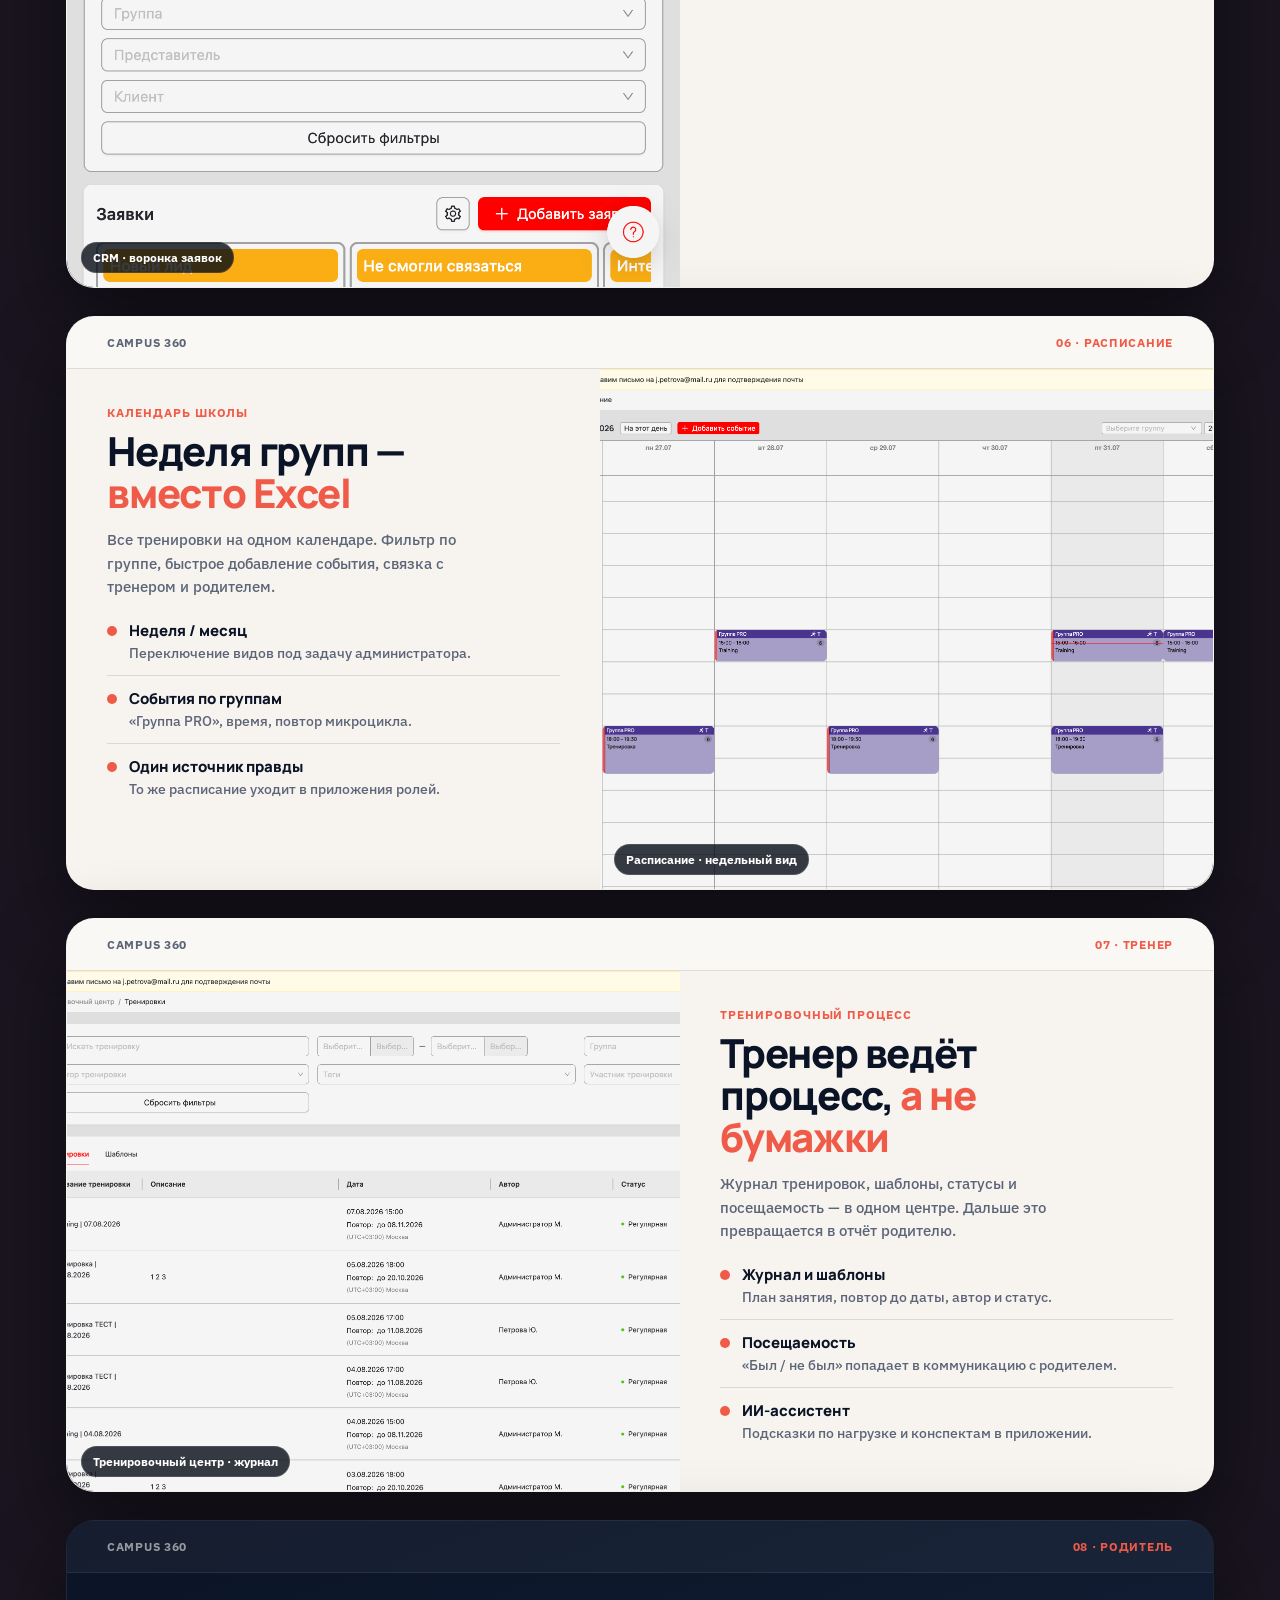
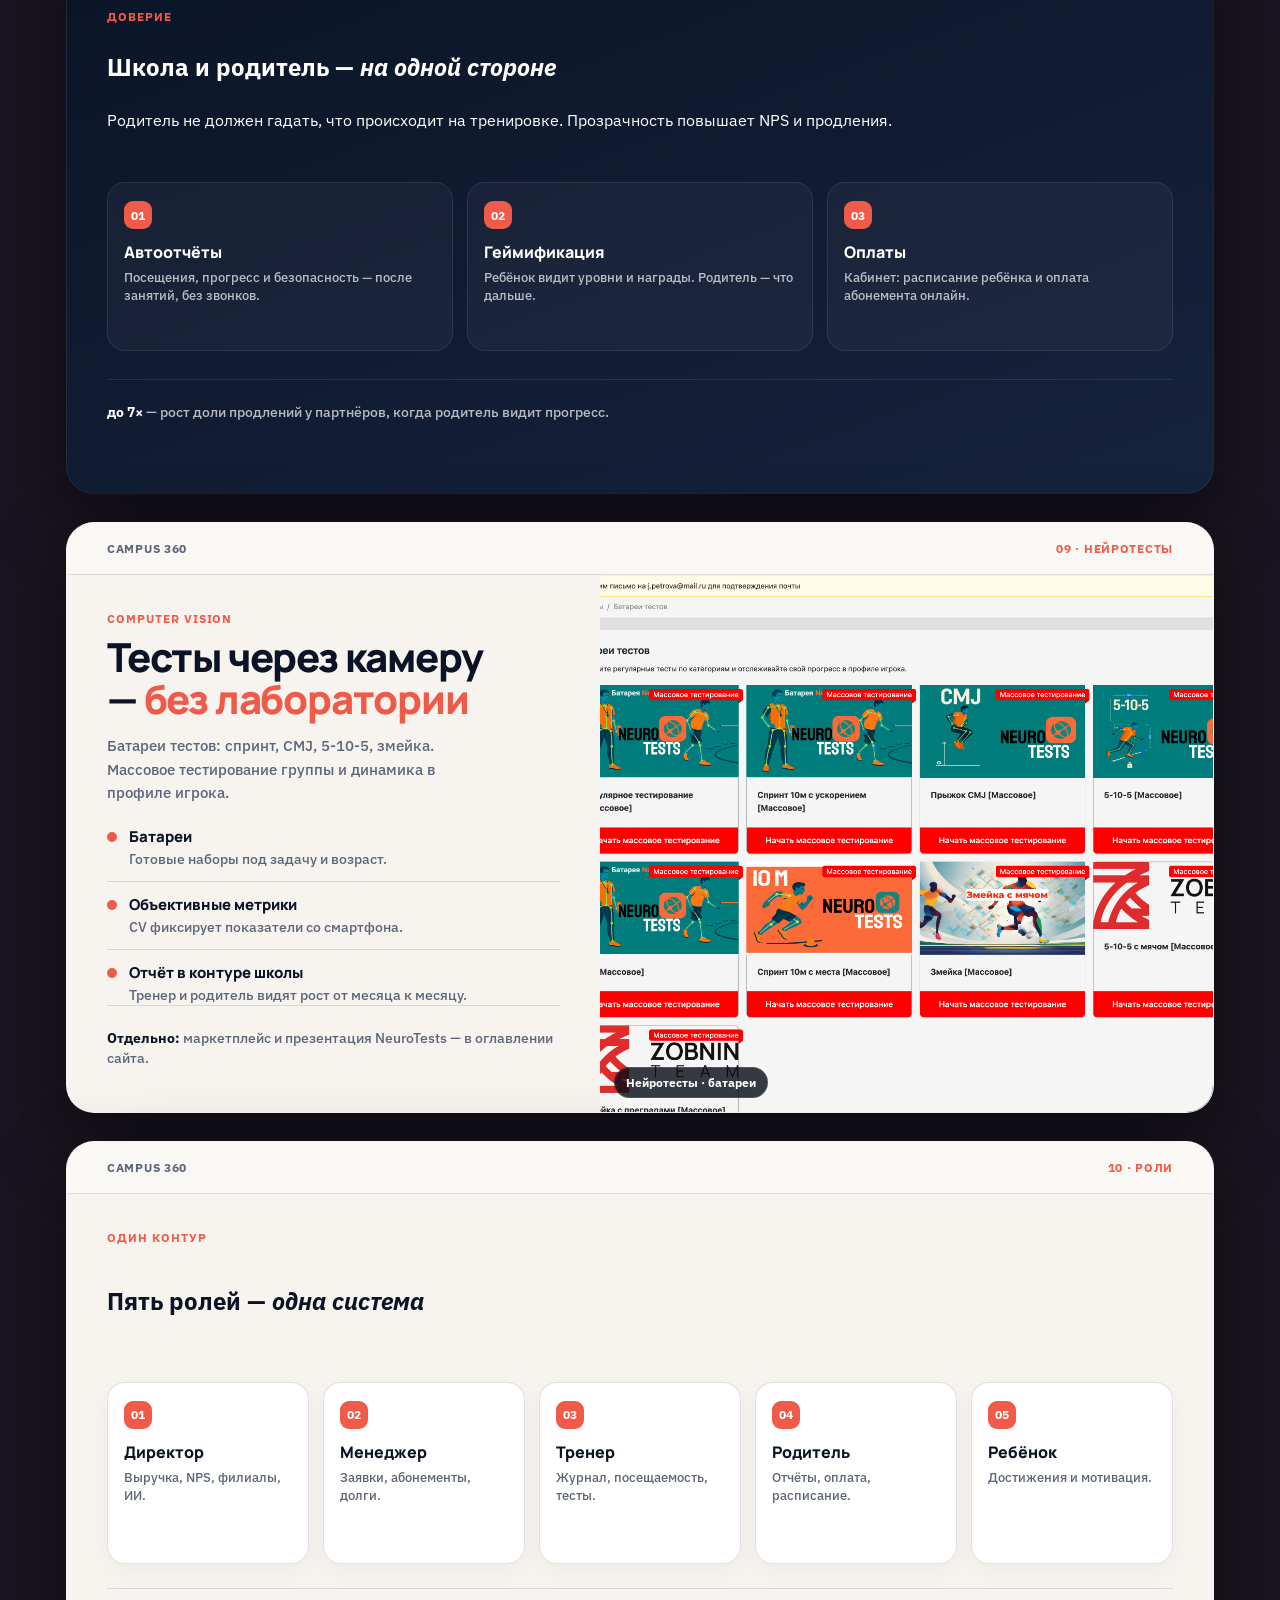
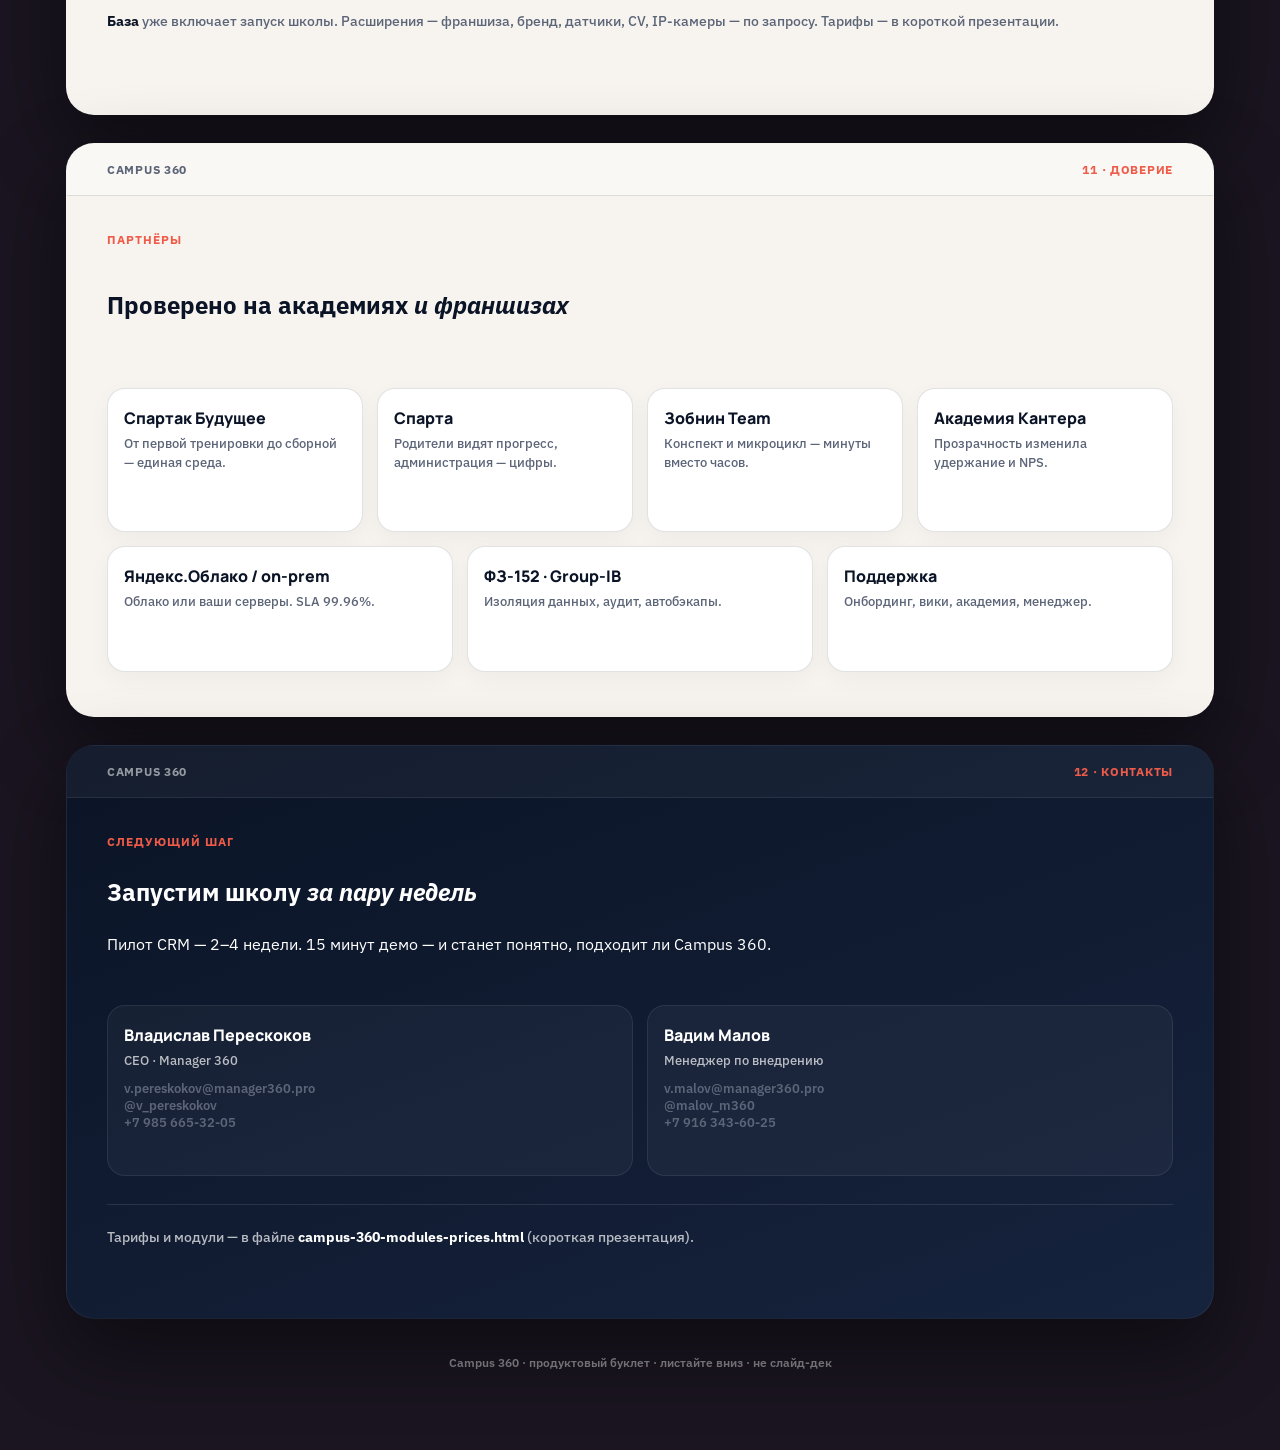
==== commit b25f9e55: "Redesign Campus booklet as a scrollable product brochure Differentiate from pitch decks: vertical sp" ====
--- a/campus-360-booklet.html
+++ b/campus-360-booklet.html
@@ -4,432 +4,423 @@
 <meta charset="utf-8">
 <meta name="viewport" content="width=device-width, initial-scale=1">
 <title>Кампус 360 — продукт · буклет</title>
+<link rel="preconnect" href="https://fonts.googleapis.com">
+<link href="https://fonts.googleapis.com/css2?family=Manrope:wght@500;600;700;800&family=IBM+Plex+Sans:wght@400;500;600;700&display=swap" rel="stylesheet">
 <style>
-/* Shared deck styles — M360 layout × Campus 360 palette */
-@import url('https://fonts.googleapis.com/css2?family=Manrope:wght@500;600;700;800&display=swap');
-
 :root{
-  --acc:#EF5B48;
-  --acc-soft:rgba(239,91,72,.12);
-  --acc-line:rgba(239,91,72,.32);
-  --blue:#1672EA;
-  --blue-soft:rgba(22,114,234,.10);
-  --blue-on:#5AA0FF;
-  --ink:#0B1426;
-  --ink-2:#475569;
-  --ink-3:#94A3B8;
-  --bg:#FFFFFF;
-  --card:#F6F8FB;
-  --card2:#EEF2F7;
-  --line:rgba(11,20,38,.10);
-  --good:#1F8A5B;
-  --gold:#B58A4B;
-  --on-1:#fff;
-  --on-2:rgba(255,255,255,.78);
-  --on-3:rgba(255,255,255,.55);
-  --pad-x:96px;
-  --pad-y:72px;
+  --acc:#EF5B48; --acc2:#ff8f7f; --blue:#1672EA; --blue2:#5AA0FF;
+  --ink:#0B1426; --paper:#F7F4EF; --paper2:#EEE9E1; --line:rgba(11,20,38,.12);
+  --mut:#5c6578; --good:#1F8A5B;
 }
 *{box-sizing:border-box;margin:0;padding:0}
-html,body{height:100%;background:#0B1426;color:var(--ink);font-family:Manrope,system-ui,sans-serif;-webkit-font-smoothing:antialiased}
-.deck-nav{
-  position:fixed;z-index:50;left:50%;bottom:22px;transform:translateX(-50%);
-  display:flex;gap:10px;align-items:center;
-  background:rgba(11,20,38,.78);backdrop-filter:blur(10px);
-  border:1px solid rgba(255,255,255,.12);border-radius:999px;padding:8px 12px;
-  color:#fff;font-size:13px;font-weight:600;
-}
-.deck-nav button{
-  appearance:none;border:0;background:rgba(255,255,255,.1);color:#fff;
-  width:34px;height:34px;border-radius:50%;cursor:pointer;font-size:16px;font-weight:700;
-}
-.deck-nav button:hover{background:var(--acc)}
-.deck-nav .idx{min-width:64px;text-align:center;opacity:.85}
-deck-stage, .deck{
-  width:100vw;height:100vh;overflow:hidden;position:relative;
-}
-section.slide{
-  position:absolute;inset:0;width:100%;height:100%;
-  padding:var(--pad-y) var(--pad-x);
-  display:none;flex-direction:column;overflow:hidden;
-  background:var(--bg);
-}
-section.slide.on{display:flex}
-section.slide.dark{background:var(--ink);color:var(--on-1)}
-.dotgrid{
-  position:absolute;inset:0;pointer-events:none;opacity:.35;
-  background-image:radial-gradient(rgba(11,20,38,.18) 1px, transparent 1px);
-  background-size:22px 22px;
-}
-.dark .dotgrid{background-image:radial-gradient(rgba(255,255,255,.08) 1px, transparent 1px);opacity:.5}
-.glow{position:absolute;width:55%;height:55%;border-radius:50%;filter:blur(40px);pointer-events:none}
-.meta,.top{
+html{scroll-behavior:smooth}
+body{
+  font-family:"IBM Plex Sans",Manrope,system-ui,sans-serif;
+  background:#1a1520;
+  color:var(--ink);
+  -webkit-font-smoothing:antialiased;
+}
+a{color:inherit}
+
+/* floating booklet chrome — not presentation arrows */
+.book-bar{
+  position:fixed;top:0;left:0;right:0;z-index:40;
   display:flex;justify-content:space-between;align-items:center;
-  font-size:13px;font-weight:700;letter-spacing:.06em;text-transform:uppercase;
-  color:var(--ink-3);position:relative;z-index:2;
-}
-.dark .meta,.dark .top{color:var(--on-3)}
-.brand-mark{
-  display:inline-flex;align-items:center;gap:10px;font-weight:800;letter-spacing:-.02em;
-  text-transform:none;font-size:15px;color:var(--ink);
-}
-.dark .brand-mark{color:#fff}
-.brand-mark .pill360{
-  background:var(--acc);color:#fff;border-radius:999px;padding:4px 10px;font-size:12px;letter-spacing:.04em;
-}
-.kick{font-size:15px;font-weight:700;color:var(--acc);letter-spacing:.02em;margin-bottom:14px}
-.dark .kick{color:#ff8f7f}
-h1{
-  font-size:clamp(36px,4.6vw,64px);line-height:1.05;font-weight:800;letter-spacing:-.03em;
-  max-width:16ch;
-}
-h1 em{font-style:normal;color:var(--acc)}
-.dark h1 em{color:#ff8f7f}
-.lead{margin-top:18px;font-size:clamp(16px,1.35vw,20px);line-height:1.45;color:var(--ink-2);max-width:46ch;font-weight:500}
-.dark .lead{color:var(--on-2)}
-.lead .hi{color:var(--acc);font-weight:700}
-.dark .lead .hi{color:#ffb4a8}
-.cta-chip{
-  display:inline-flex;margin-top:28px;padding:12px 18px;border-radius:999px;
-  background:var(--acc);color:#fff;font-weight:700;font-size:14px;
-}
-.grid-2{display:grid;grid-template-columns:1.15fr .85fr;gap:36px;flex:1;align-items:stretch;margin-top:28px;min-height:0;position:relative;z-index:2}
-.grid-3{display:grid;grid-template-columns:repeat(3,1fr);gap:18px;margin-top:28px;position:relative;z-index:2}
-.grid-4{display:grid;grid-template-columns:repeat(4,1fr);gap:16px;margin-top:24px;position:relative;z-index:2}
-.card{
-  background:var(--card);border:1px solid var(--line);border-radius:22px;padding:22px 22px 20px;
-}
-.dark .card{background:rgba(255,255,255,.04);border-color:rgba(255,255,255,.08)}
-.card h3{font-size:18px;font-weight:800;margin-bottom:8px;letter-spacing:-.02em}
-.card p,.card li{font-size:14px;line-height:1.45;color:var(--ink-2);font-weight:500}
-.dark .card p,.dark .card li{color:var(--on-2)}
-.card ul{list-style:none;display:flex;flex-direction:column;gap:8px;margin-top:12px}
-.card li{display:flex;gap:10px}
-.card li::before{content:"";width:7px;height:7px;border-radius:50%;background:var(--acc);margin-top:7px;flex:none}
-.pill{
-  display:inline-flex;align-items:center;gap:8px;padding:7px 12px;border-radius:999px;
-  background:var(--acc-soft);color:var(--acc);font-size:12px;font-weight:700;letter-spacing:.04em;text-transform:uppercase;
-}
-.fact{background:linear-gradient(160deg,#141f36,#0B1426);color:#fff;border-radius:24px;padding:28px;border:1px solid rgba(255,255,255,.08)}
-.fact b{display:block;font-size:56px;font-weight:800;letter-spacing:-.04em;line-height:1;color:#fff}
-.fact .sub{display:block;margin-top:10px;color:var(--on-2);font-size:15px;line-height:1.4;font-weight:500}
-.price{font-size:34px;font-weight:800;letter-spacing:-.03em}
-.price small{font-size:14px;font-weight:600;color:var(--ink-3)}
-.tag{display:inline-block;font-size:11px;font-weight:800;letter-spacing:.06em;text-transform:uppercase;padding:4px 10px;border-radius:999px;background:var(--blue-soft);color:var(--blue)}
-.footer-note{margin-top:auto;padding-top:18px;font-size:12px;color:var(--ink-3);position:relative;z-index:2}
-.dark .footer-note{color:var(--on-3)}
-.role-tabs{display:flex;gap:8px;flex-wrap:wrap;margin:18px 0 8px;position:relative;z-index:2}
-.role-tabs span{
-  padding:8px 14px;border-radius:999px;border:1px solid var(--line);font-size:13px;font-weight:700;color:var(--ink-2);background:#fff;
-}
-.role-tabs span.on{background:var(--acc);border-color:transparent;color:#fff}
-.table{width:100%;border-collapse:separate;border-spacing:0 8px;margin-top:8px;position:relative;z-index:2}
-.table th{font-size:12px;text-transform:uppercase;letter-spacing:.05em;color:var(--ink-3);text-align:left;padding:0 14px 6px;font-weight:700}
-.table td{
-  background:var(--card);padding:14px 16px;font-size:15px;font-weight:600;border-top:1px solid var(--line);border-bottom:1px solid var(--line);
-}
-.table td:first-child{border-left:1px solid var(--line);border-radius:14px 0 0 14px}
-.table td:last-child{border-right:1px solid var(--line);border-radius:0 14px 14px 0}
-.table .hi{color:var(--acc);font-weight:800}
-.shot{
-  border-radius:20px;overflow:hidden;border:1px solid var(--line);background:#0a1020;
-  min-height:220px;display:flex;align-items:center;justify-content:center;position:relative;
-}
-.shot img{width:100%;height:100%;object-fit:cover;display:block}
-.shot .cap{
-  position:absolute;left:12px;bottom:12px;background:rgba(6,10,20,.75);color:#fff;
-  font-size:12px;font-weight:700;padding:6px 10px;border-radius:999px;border:1px solid rgba(255,255,255,.12);
-}
-@media (max-width:1100px){
-  :root{--pad-x:28px;--pad-y:28px}
-  .grid-2,.grid-3,.grid-4{grid-template-columns:1fr;gap:14px;overflow:auto}
-  h1{font-size:34px}
-}
-
-
-.shot-frame{
-  border-radius:18px;overflow:hidden;border:1px solid var(--line);
-  background:#0a1020;box-shadow:0 18px 50px rgba(0,0,0,.25);
-  position:relative;min-height:0;
-}
-.shot-frame img{width:100%;height:100%;object-fit:cover;object-position:top center;display:block;max-height:520px}
-.shot-frame.tall img{max-height:560px}
-.shot-cap{
-  position:absolute;left:12px;bottom:12px;
-  background:rgba(6,10,20,.8);border:1px solid rgba(255,255,255,.14);
-  color:#fff;font-size:12px;font-weight:700;padding:6px 10px;border-radius:999px;
-}
-.feature-list{list-style:none;display:flex;flex-direction:column;gap:10px;margin-top:18px;position:relative;z-index:2}
-.feature-list li{
-  display:grid;grid-template-columns:28px 1fr;gap:10px;align-items:start;
-  background:var(--card);border:1px solid var(--line);border-radius:14px;padding:12px 14px;
-}
-.dark .feature-list li{background:rgba(255,255,255,.04);border-color:rgba(255,255,255,.08)}
-.feature-list .n{
+  padding:12px 22px;
+  background:rgba(11,20,38,.72);backdrop-filter:blur(12px);
+  border-bottom:1px solid rgba(255,255,255,.08);color:#fff;
+  font-size:12px;font-weight:700;letter-spacing:.06em;text-transform:uppercase;
+}
+.book-bar .mark{
+  display:inline-flex;align-items:center;gap:8px;text-transform:none;letter-spacing:-.02em;font-size:14px;font-weight:800;
+}
+.book-bar .pill{background:var(--acc);padding:3px 8px;border-radius:999px;font-size:11px}
+.book-bar a{color:rgba(255,255,255,.7);text-decoration:none}
+.book-bar a:hover{color:#fff}
+
+.book{
+  max-width:1180px;margin:0 auto;padding:72px 16px 80px;
+}
+
+/* each spread = brochure page */
+.spread{
+  background:var(--paper);
+  border-radius:28px;
+  overflow:hidden;
+  margin:0 0 28px;
+  box-shadow:0 30px 80px rgba(0,0,0,.45);
+  border:1px solid rgba(255,255,255,.06);
+}
+.spread.cover{
+  background:linear-gradient(145deg,#0B1426 0%,#16233d 55%,#2a1830 100%);
+  color:#fff;min-height:min(86vh,820px);
+  display:grid;grid-template-columns:1.05fr .95fr;
+}
+@media(max-width:900px){
+  .spread.cover{grid-template-columns:1fr}
+  .spread .cols{grid-template-columns:1fr !important}
+}
+
+.cover-left{padding:56px 48px;display:flex;flex-direction:column;justify-content:space-between;position:relative}
+.cover-left::after{
+  content:"";position:absolute;inset:auto -40% -30% auto;width:70%;height:70%;
+  background:radial-gradient(circle,rgba(239,91,72,.35),transparent 60%);pointer-events:none;
+}
+.eyebrow{
+  display:inline-flex;align-items:center;gap:8px;
+  border:1px solid rgba(255,255,255,.16);background:rgba(239,91,72,.12);
+  color:var(--acc2);font-size:11px;font-weight:800;letter-spacing:.08em;text-transform:uppercase;
+  padding:7px 12px;border-radius:999px;width:max-content;position:relative;z-index:1;
+}
+.cover h1{
+  font-family:Manrope,sans-serif;font-size:clamp(36px,4.8vw,58px);line-height:1.02;
+  font-weight:800;letter-spacing:-.035em;max-width:12ch;margin:28px 0 16px;position:relative;z-index:1;
+}
+.cover h1 em{font-style:normal;color:var(--acc)}
+.cover .lead{color:rgba(255,255,255,.72);font-size:17px;line-height:1.5;max-width:36ch;position:relative;z-index:1}
+.cover-meta{display:flex;gap:18px;flex-wrap:wrap;color:rgba(255,255,255,.55);font-size:13px;font-weight:600;position:relative;z-index:1}
+.cover-right{position:relative;min-height:360px}
+.cover-right img{width:100%;height:100%;object-fit:cover;object-position:top center;display:block}
+.cover-right .cap{
+  position:absolute;left:16px;bottom:16px;right:16px;
+  background:rgba(6,10,20,.78);border:1px solid rgba(255,255,255,.12);
+  color:#fff;font-size:12px;font-weight:700;padding:10px 12px;border-radius:14px;
+}
+
+.page-head{
+  display:flex;justify-content:space-between;align-items:center;
+  padding:18px 40px;border-bottom:1px solid var(--line);background:rgba(255,255,255,.35);
+  font-size:12px;font-weight:700;letter-spacing:.06em;text-transform:uppercase;color:var(--mut);
+}
+.page-head .num{color:var(--acc)}
+.cols{display:grid;grid-template-columns:1fr 1.15fr;gap:0;min-height:520px}
+.cols.flip{grid-template-columns:1.15fr 1fr}
+.cols.text-only{grid-template-columns:1fr;padding:36px 40px 44px}
+.copy{padding:36px 40px 44px;display:flex;flex-direction:column}
+.copy h2{
+  font-family:Manrope,sans-serif;font-size:clamp(28px,3.2vw,40px);line-height:1.05;
+  font-weight:800;letter-spacing:-.03em;max-width:14ch;margin:10px 0 14px;
+}
+.copy h2 em{font-style:normal;color:var(--acc)}
+.kicker{color:var(--acc);font-size:12px;font-weight:800;letter-spacing:.08em;text-transform:uppercase}
+.copy .p{color:var(--mut);font-size:15px;line-height:1.55;max-width:42ch;font-weight:500}
+.bullets{list-style:none;margin-top:22px;display:flex;flex-direction:column;gap:12px}
+.bullets li{
+  display:grid;grid-template-columns:10px 1fr;gap:12px;align-items:start;
+  padding-bottom:12px;border-bottom:1px solid var(--line);
+}
+.bullets li:last-child{border-bottom:0;padding-bottom:0}
+.bullets i{
+  width:10px;height:10px;border-radius:50%;background:var(--acc);margin-top:6px;display:block;
+}
+.bullets b{display:block;font-family:Manrope,sans-serif;font-size:15px;font-weight:800;margin-bottom:3px}
+.bullets span{display:block;color:var(--mut);font-size:13.5px;line-height:1.4;font-weight:500}
+.visual{background:#0B1426;position:relative;min-height:420px}
+.visual img{width:100%;height:100%;object-fit:cover;object-position:top center;display:block;min-height:420px}
+.visual .cap{
+  position:absolute;left:14px;bottom:14px;
+  background:rgba(6,10,20,.8);border:1px solid rgba(255,255,255,.12);
+  color:#fff;font-size:12px;font-weight:700;padding:7px 11px;border-radius:999px;
+}
+
+.grid4{display:grid;grid-template-columns:repeat(4,1fr);gap:14px;margin-top:26px}
+.grid3{display:grid;grid-template-columns:repeat(3,1fr);gap:14px;margin-top:26px}
+@media(max-width:900px){.grid4,.grid3{grid-template-columns:1fr 1fr}}
+@media(max-width:560px){.grid4,.grid3{grid-template-columns:1fr}.copy,.page-head{padding-left:22px;padding-right:22px}}
+.tile{
+  background:#fff;border:1px solid var(--line);border-radius:18px;padding:18px 16px;
+  box-shadow:0 8px 24px rgba(11,20,38,.04);
+}
+.tile .n{
   width:28px;height:28px;border-radius:9px;background:var(--acc);color:#fff;
-  display:flex;align-items:center;justify-content:center;font-size:12px;font-weight:800;
-}
-.feature-list b{display:block;font-size:14px;font-weight:800;margin-bottom:2px}
-.feature-list span{font-size:13px;color:var(--ink-2);font-weight:500;line-height:1.35}
-.dark .feature-list span{color:var(--on-2)}
-.split{display:grid;grid-template-columns:1fr 1.15fr;gap:28px;flex:1;min-height:0;margin-top:22px;position:relative;z-index:2;align-items:stretch}
-.split.reverse{grid-template-columns:1.15fr 1fr}
-@media(max-width:1100px){.split,.split.reverse{grid-template-columns:1fr;overflow:auto}}
-.logo-row{display:flex;gap:10px;flex-wrap:wrap;margin-top:18px;position:relative;z-index:2}
-.logo-pill{
-  background:rgba(255,255,255,.92);color:#0B1426;border-radius:12px;padding:10px 14px;
-  font-size:12px;font-weight:800;
-}
-
+  display:flex;align-items:center;justify-content:center;font-size:12px;font-weight:800;margin-bottom:12px;
+}
+.tile h3{font-family:Manrope,sans-serif;font-size:16px;font-weight:800;margin-bottom:6px}
+.tile p{color:var(--mut);font-size:13px;line-height:1.4;font-weight:500}
+
+.quote{
+  margin-top:auto;padding-top:22px;border-top:1px solid var(--line);
+  font-size:14px;color:var(--mut);font-weight:500;line-height:1.45;
+}
+.quote strong{color:var(--ink);font-weight:800}
+
+.toc{display:grid;grid-template-columns:1fr 1fr;gap:10px 28px;margin-top:22px}
+.toc a{
+  display:flex;justify-content:space-between;gap:12px;text-decoration:none;
+  padding:12px 0;border-bottom:1px solid var(--line);color:var(--ink);font-weight:700;font-size:14px;
+}
+.toc a span{color:var(--acc);font-family:Manrope,sans-serif}
+
+.dark-spread{
+  background:linear-gradient(160deg,#0B1426,#16233d);color:#fff;
+}
+.dark-spread .page-head{background:rgba(255,255,255,.04);border-color:rgba(255,255,255,.08);color:rgba(255,255,255,.55)}
+.dark-spread .copy h2{color:#fff}
+.dark-spread .copy .p,.dark-spread .bullets span,.dark-spread .tile p,.dark-spread .quote{color:rgba(255,255,255,.7)}
+.dark-spread .bullets li,.dark-spread .quote{border-color:rgba(255,255,255,.1)}
+.dark-spread .bullets b,.dark-spread .tile h3,.dark-spread .quote strong{color:#fff}
+.dark-spread .tile{background:rgba(255,255,255,.04);border-color:rgba(255,255,255,.08);box-shadow:none}
+
+.contacts{display:grid;grid-template-columns:1fr 1fr;gap:14px;margin-top:24px}
+.contacts .tile strong{display:block;margin-top:10px;font-size:13px;color:var(--mut);font-weight:600}
+.foot-note{
+  text-align:center;color:rgba(255,255,255,.4);font-size:12px;font-weight:600;padding:8px 12px 0;
+}
 </style>
 </head>
 <body>
-<div class="deck">
-
-<section class="slide dark on">
-  <div class="glow" style="right:-18%;bottom:-28%;background:radial-gradient(circle,#EF5B48 0%,transparent 55%);opacity:.32"></div>
-  <div class="glow" style="left:-22%;top:-34%;background:radial-gradient(circle,#1672EA 0%,transparent 55%);opacity:.2"></div>
-  <div class="dotgrid"></div>
-  <div class="meta"><span class="brand-mark">Campus <span class="pill360">360</span></span><span>01 / 11 · Буклет</span></div>
-  <div class="split" style="align-items:center">
-    <div>
-      <p class="kick">Продуктовый буклет · 2026</p>
-      <h1>Кампус 360.<br>Делаем детский спорт лучше — <em>вместе</em></h1>
-      <p class="lead">Одна программа для всей школы: учёт детей, общение с родителями, помощь тренеру и современные технологии Manager 360.</p>
-      <div class="cta-chip">Функционал · роли · живые экраны</div>
-    </div>
-    <div class="shot-frame tall">
+<header class="book-bar">
+  <div class="mark">Campus <span class="pill">360</span> · продуктовый буклет</div>
+  <div style="display:flex;gap:16px;align-items:center">
+    <a href="./index.html">← Оглавление</a>
+    <a href="./campus-360-modules-prices.html">Презентация: модули и цены</a>
+  </div>
+</header>
+
+<main class="book">
+
+  <!-- COVER -->
+  <article class="spread cover" id="cover">
+    <div class="cover-left">
+      <div>
+        <div class="eyebrow">Manager 360 · продукт · 2026</div>
+        <h1>Кампус 360.<br>Делаем детский спорт лучше — <em>вместе</em></h1>
+        <p class="lead">Одна программа для всей школы: учёт детей, общение с родителями, помощь тренеру и современные технологии Manager 360.</p>
+      </div>
+      <div class="cover-meta">
+        <span>Буклет продукта</span>
+        <span>Не презентация — брошюра</span>
+        <span>Живые экраны Campus</span>
+      </div>
+    </div>
+    <div class="cover-right">
       <img src="assets/screenshots/01-campus-landing.png" alt="Campus 360">
-      <div class="shot-cap">manager360.online/campus-360</div>
-    </div>
-  </div>
-</section>
-
-<section class="slide">
-  <div class="dotgrid"></div>
-  <div class="top"><span class="brand-mark">Campus <span class="pill360">360</span></span><span>02 / 11 · Миссия</span></div>
-  <p class="kick" style="margin-top:18px">Наша миссия</p>
-  <h1>Ребёнок, родитель, тренер и школа — <em>на одной стороне</em></h1>
-  <div class="grid-4" style="margin-top:28px">
-    <div class="card"><h3>Ребёнок</h3><p>Счастлив и вовлечён. Видит путь, достижения и прогресс.</p></div>
-    <div class="card"><h3>Родитель</h3><p>Спокоен за безопасность и развитие — без звонков «ну как там?».</p></div>
-    <div class="card"><h3>Тренер</h3><p>Ведёт процесс: конспекты, посещаемость, нагрузка и нейротесты.</p></div>
-    <div class="card"><h3>Школа</h3><p>Выручка, заявки, должники и филиалы — на одном экране.</p></div>
-  </div>
-  <div class="logo-row">
-    <span class="logo-pill">Спартак Будущее</span>
-    <span class="logo-pill">Спарта</span>
-    <span class="logo-pill">Зобнин Team</span>
-    <span class="logo-pill">Академия Кантера</span>
-  </div>
-</section>
-
-<section class="slide">
-  <div class="dotgrid"></div>
-  <div class="top"><span class="brand-mark">Campus <span class="pill360">360</span></span><span>03 / 11 · Собственник</span></div>
-  <div class="split">
-    <div>
-      <p class="kick">Для директора и собственника</p>
-      <h1>Экономика школы <em>на одном экране</em></h1>
-      <ul class="feature-list">
-        <li><span class="n">1</span><div><b>Выручка и должники</b><span>Продления, долги и загрузка групп — без сводных таблиц в конце месяца.</span></div></li>
-        <li><span class="n">2</span><div><b>Филиалы под контролем</b><span>Сравнение школ и групп: где рост, где проседание.</span></div></li>
-        <li><span class="n">3</span><div><b>ИИ-подсказки</b><span>Где теряются заявки, кто перегружен, какие группы недозаполнены.</span></div></li>
-      </ul>
-    </div>
-    <div class="shot-frame tall">
-      <img src="assets/screenshots/07-manager-debtors.png" alt="Должники ERP">
-      <div class="shot-cap">ERP · должники · Campus 360 Spartak Academy</div>
-    </div>
-  </div>
-</section>
-
-<section class="slide">
-  <div class="dotgrid"></div>
-  <div class="top"><span class="brand-mark">Campus <span class="pill360">360</span></span><span>04 / 11 · Заявки</span></div>
-  <div class="split reverse">
-    <div class="shot-frame tall">
-      <img src="assets/screenshots/03-manager-zayavki.png" alt="Воронка заявок">
-      <div class="shot-cap">CRM · воронка заявок менеджера</div>
-    </div>
-    <div>
-      <p class="kick">От заявки до оплаты</p>
-      <h1>Воронка без потерь — <em>в 3 раза быстрее</em></h1>
-      <ul class="feature-list">
-        <li><span class="n">1</span><div><b>Новые заявки и статусы</b><span>От «нового лида» до оплаты абонемента — каждый этап на доске.</span></div></li>
-        <li><span class="n">2</span><div><b>Напоминания и оплата по ссылке</b><span>Родитель платит онлайн, школа видит статус сразу.</span></div></li>
-        <li><span class="n">3</span><div><b>Продления и должники</b><span>Отдельные контуры, чтобы деньги не терялись в чатах.</span></div></li>
-      </ul>
-    </div>
-  </div>
-</section>
-
-<section class="slide">
-  <div class="dotgrid"></div>
-  <div class="top"><span class="brand-mark">Campus <span class="pill360">360</span></span><span>05 / 11 · Расписание</span></div>
-  <div class="split">
-    <div>
-      <p class="kick">Расписание школы</p>
-      <h1>Календарь групп — <em>вместо Excel</em></h1>
-      <ul class="feature-list">
-        <li><span class="n">1</span><div><b>Неделя и месяц</b><span>Все тренировки школы на одном календаре.</span></div></li>
-        <li><span class="n">2</span><div><b>События по группам</b><span>Фильтр по группе, быстрое добавление занятия.</span></div></li>
-        <li><span class="n">3</span><div><b>Связка с тренером</b><span>Расписание уходит в приложение тренера и родителя.</span></div></li>
-      </ul>
-    </div>
-    <div class="shot-frame tall">
-      <img src="assets/screenshots/04-manager-schedule.png" alt="Расписание">
-      <div class="shot-cap">Расписание · недельный вид</div>
-    </div>
-  </div>
-</section>
-
-<section class="slide">
-  <div class="dotgrid"></div>
-  <div class="top"><span class="brand-mark">Campus <span class="pill360">360</span></span><span>06 / 11 · Тренер</span></div>
-  <div class="split reverse">
-    <div class="shot-frame tall">
-      <img src="assets/screenshots/08-coach-trainings.png" alt="Тренировки">
-      <div class="shot-cap">Тренировочный центр · журнал тренировок</div>
-    </div>
-    <div>
-      <p class="kick">Тренировочный процесс</p>
-      <h1>Тренер ведёт процесс, <em>а не бумажки</em></h1>
-      <ul class="feature-list">
-        <li><span class="n">1</span><div><b>Журнал и шаблоны</b><span>План занятия, повтор микроцикла, статусы тренировок.</span></div></li>
-        <li><span class="n">2</span><div><b>Посещаемость</b><span>Отметка «был / не был» — сразу в отчёт родителю.</span></div></li>
-        <li><span class="n">3</span><div><b>ИИ-ассистент</b><span>Подсказки по нагрузке и конспектам в приложении тренера.</span></div></li>
-      </ul>
-    </div>
-  </div>
-</section>
-
-<section class="slide dark">
-  <div class="glow" style="right:-16%;top:-20%;background:radial-gradient(circle,#EF5B48 0%,transparent 55%);opacity:.25"></div>
-  <div class="dotgrid"></div>
-  <div class="meta"><span class="brand-mark">Campus <span class="pill360">360</span></span><span>07 / 11 · Родитель</span></div>
-  <p class="kick" style="margin-top:18px">Доверие родителей</p>
-  <h1>Школа и родитель — <em>на одной стороне</em></h1>
-  <div class="grid-3" style="margin-top:28px">
-    <div class="card"><h3>Автоотчёты</h3><p>Посещения, прогресс и безопасность — понятные сообщения после занятий.</p></div>
-    <div class="card"><h3>Геймификация</h3><p>Ребёнок видит уровни и награды. Родитель — что получилось и что дальше.</p></div>
-    <div class="card"><h3>Оплаты</h3><p>Кабинет родителя: расписание ребёнка и оплата абонемента онлайн.</p></div>
-  </div>
-  <div class="card" style="margin-top:18px;display:flex;justify-content:space-between;gap:20px;flex-wrap:wrap;align-items:center">
-    <div><h3>Удержание растёт за счёт прозрачности</h3><p style="margin-top:6px">Когда родитель видит прогресс, доля продлений у партнёров выросла до 7×.</p></div>
-    <div class="price" style="color:#ffb4a8">до 7× <small style="color:var(--on-3)">продлений</small></div>
-  </div>
-</section>
-
-<section class="slide">
-  <div class="dotgrid"></div>
-  <div class="top"><span class="brand-mark">Campus <span class="pill360">360</span></span><span>08 / 11 · Нейротесты</span></div>
-  <div class="split">
-    <div>
-      <p class="kick">Computer Vision · Human Pose</p>
-      <h1>Регулярные тесты <em>через камеру</em></h1>
-      <ul class="feature-list">
-        <li><span class="n">1</span><div><b>Батареи тестов</b><span>Готовые наборы: спринт, CMJ, 5-10-5, змейка — массовое тестирование.</span></div></li>
-        <li><span class="n">2</span><div><b>Объективные метрики</b><span>Компьютерное зрение фиксирует показатели без датчиков и лабораторий.</span></div></li>
-        <li><span class="n">3</span><div><b>Отчёт родителю и тренеру</b><span>Прогресс ребёнка видно от месяца к месяцу.</span></div></li>
-      </ul>
-    </div>
-    <div class="shot-frame tall">
-      <img src="assets/screenshots/06-neurotests-batteries.png" alt="Нейротесты">
-      <div class="shot-cap">Нейротесты · батареи в Campus 360</div>
-    </div>
-  </div>
-</section>
-
-<section class="slide">
-  <div class="dotgrid"></div>
-  <div class="top"><span class="brand-mark">Campus <span class="pill360">360</span></span><span>09 / 11 · Роли</span></div>
-  <p class="kick" style="margin-top:18px">Кто что делает</p>
-  <h1>Пять ролей — <em>один контур</em></h1>
-  <div class="grid-3" style="grid-template-columns:repeat(5,1fr);margin-top:24px">
-    <div class="card"><span class="tag">01</span><h3 style="margin-top:10px">Директор</h3><p>Выручка, долги, NPS, филиалы, ИИ-подсказки.</p></div>
-    <div class="card"><span class="tag">02</span><h3 style="margin-top:10px">Менеджер</h3><p>Заявки, абонементы, расписание, должники.</p></div>
-    <div class="card"><span class="tag">03</span><h3 style="margin-top:10px">Тренер</h3><p>Конспекты, посещаемость, прогресс, нейротесты.</p></div>
-    <div class="card"><span class="tag">04</span><h3 style="margin-top:10px">Родитель</h3><p>Расписание, оплата, отчёты, геймификация.</p></div>
-    <div class="card"><span class="tag">05</span><h3 style="margin-top:10px">Ребёнок</h3><p>Достижения, уровни, мотивация к тренировкам.</p></div>
-  </div>
-  <div class="card" style="margin-top:16px">
-    <h3>База уже включает запуск школы</h3>
-    <p style="margin-top:6px">Тренировки · управление · платежи и родители. Расширения: франшиза, бренд, датчики, CV, IP-камеры — по запросу.</p>
-  </div>
-</section>
-
-<section class="slide">
-  <div class="dotgrid"></div>
-  <div class="top"><span class="brand-mark">Campus <span class="pill360">360</span></span><span>10 / 11 · Доверие</span></div>
-  <p class="kick" style="margin-top:18px">Школы, которые уже с нами</p>
-  <h1>Проверено на академиях <em>и франшизах</em></h1>
-  <div class="grid-4" style="margin-top:24px">
-    <div class="card"><h3>Спартак Будущее</h3><p>Единая цифровая среда — от первой тренировки до сборной.</p></div>
-    <div class="card"><h3>Спарта</h3><p>Родители видят прогресс, администрация — цифры.</p></div>
-    <div class="card"><h3>Зобнин Team</h3><p>Конспект и микроцикл — минуты вместо часов.</p></div>
-    <div class="card"><h3>Академия Кантера</h3><p>Прозрачная коммуникация изменила удержание и NPS.</p></div>
-  </div>
-  <div class="grid-3" style="margin-top:14px">
-    <div class="card"><h3>Яндекс.Облако / on-prem</h3><p>Облако или ваши серверы. SLA 99.96%.</p></div>
-    <div class="card"><h3>ФЗ-152 · Group-IB</h3><p>Изоляция данных, аудит безопасности, автобэкапы.</p></div>
-    <div class="card"><h3>Поддержка</h3><p>Онбординг, вики, академия, закреплённый менеджер.</p></div>
-  </div>
-</section>
-
-<section class="slide dark">
-  <div class="glow" style="left:50%;top:45%;transform:translate(-50%,-50%);width:70%;height:70%;background:radial-gradient(circle,#EF5B48 0%,transparent 60%);opacity:.2"></div>
-  <div class="dotgrid"></div>
-  <div class="meta"><span class="brand-mark">Campus <span class="pill360">360</span></span><span>11 / 11 · Контакты</span></div>
-  <div style="flex:1;display:flex;flex-direction:column;justify-content:center;position:relative;z-index:2;max-width:980px">
-    <p class="kick">Следующий шаг</p>
-    <h1>Запустим вашу школу <em>за пару недель</em></h1>
-    <p class="lead">Пилот CRM — 2–4 недели. 15 минут демо — и станет понятно, подходит ли Campus 360.</p>
-    <div class="grid-2" style="max-width:900px;margin-top:28px">
-      <div class="card">
-        <h3>Владислав Перескоков</h3>
-        <p style="margin-top:8px">CEO · Manager 360</p>
-        <p style="margin-top:12px">v.pereskokov@manager360.pro<br>Telegram @v_pereskokov<br>+7 985 665-32-05</p>
-      </div>
-      <div class="card">
-        <h3>Вадим Малов</h3>
-        <p style="margin-top:8px">Менеджер по внедрению</p>
-        <p style="margin-top:12px">v.malov@manager360.pro<br>Telegram @malov_m360<br>+7 916 343-60-25</p>
-      </div>
-    </div>
-  </div>
-  <p class="footer-note">manager360.online/campus-360 · смотреть в браузере: ← → / пробел</p>
-</section>
-
-</div>
-<nav class="deck-nav" aria-label="Навигация">
-  <button id="prev" type="button" aria-label="Назад">‹</button>
-  <span class="idx" id="idx">01 / 11</span>
-  <button id="next" type="button" aria-label="Вперёд">›</button>
-</nav>
-
-<script>
-(function(){
-  const slides=[...document.querySelectorAll('section.slide')];
-  let i=0; const idx=document.getElementById('idx');
-  function show(n){
-    i=(n+slides.length)%slides.length;
-    slides.forEach((s,k)=>s.classList.toggle('on',k===i));
-    if(idx) idx.textContent=String(i+1).padStart(2,'0')+' / '+String(slides.length).padStart(2,'0');
-    location.hash=String(i+1);
-  }
-  window.addEventListener('keydown',e=>{
-    if(e.key==='ArrowRight'||e.key==='PageDown'||e.key===' '){e.preventDefault();show(i+1)}
-    if(e.key==='ArrowLeft'||e.key==='PageUp'){e.preventDefault();show(i-1)}
-    if(e.key==='Home')show(0);
-    if(e.key==='End')show(slides.length-1);
-  });
-  document.getElementById('next')?.addEventListener('click',()=>show(i+1));
-  document.getElementById('prev')?.addEventListener('click',()=>show(i-1));
-  const h=parseInt(location.hash.replace('#',''),10);
-  show(Number.isFinite(h)&&h>=1&&h<=slides.length?h-1:0);
-})();
-</script>
-
+      <div class="cap">Лендинг Campus 360 · manager360.online</div>
+    </div>
+  </article>
+
+  <!-- TOC -->
+  <article class="spread" id="toc">
+    <div class="page-head"><span>Campus 360</span><span class="num">02 · Содержание</span></div>
+    <div class="cols text-only">
+      <div class="kicker">Как читать буклет</div>
+      <h2 style="max-width:18ch">Продукт целиком — <em>по ролям и экранам</em></h2>
+      <p class="p">Это брошюра: листайте вниз. Короткая презентация с тарифами — отдельный файл.</p>
+      <div class="toc">
+        <a href="#mission"><span>03</span> Миссия</a>
+        <a href="#owner"><span>04</span> Собственник и экономика</a>
+        <a href="#crm"><span>05</span> Заявки и CRM</a>
+        <a href="#schedule"><span>06</span> Расписание</a>
+        <a href="#coach"><span>07</span> Тренер</a>
+        <a href="#parent"><span>08</span> Родитель</a>
+        <a href="#neuro"><span>09</span> Нейротесты</a>
+        <a href="#roles"><span>10</span> Роли</a>
+        <a href="#trust"><span>11</span> Доверие</a>
+        <a href="#contacts"><span>12</span> Контакты</a>
+      </div>
+    </div>
+  </article>
+
+  <!-- MISSION -->
+  <article class="spread" id="mission">
+    <div class="page-head"><span>Campus 360</span><span class="num">03 · Миссия</span></div>
+    <div class="cols text-only">
+      <div class="kicker">Для кого продукт</div>
+      <h2>Ребёнок, родитель, тренер и школа — <em>на одной стороне</em></h2>
+      <p class="p">Campus 360 закрывает разрыв между бизнесом школы и ежедневным тренерским процессом: все видят одну картину.</p>
+      <div class="grid4">
+        <div class="tile"><div class="n">01</div><h3>Ребёнок</h3><p>Вовлечён: путь, достижения, прогресс без «ну как там?».</p></div>
+        <div class="tile"><div class="n">02</div><h3>Родитель</h3><p>Спокоен: отчёты, расписание и оплата в одном кабинете.</p></div>
+        <div class="tile"><div class="n">03</div><h3>Тренер</h3><p>Ведёт процесс: конспекты, посещаемость, нейротесты.</p></div>
+        <div class="tile"><div class="n">04</div><h3>Школа</h3><p>Считает деньги: заявки, должники, филиалы, продления.</p></div>
+      </div>
+    </div>
+  </article>
+
+  <!-- OWNER -->
+  <article class="spread" id="owner">
+    <div class="page-head"><span>Campus 360</span><span class="num">04 · Собственник</span></div>
+    <div class="cols">
+      <div class="copy">
+        <div class="kicker">Экономика школы</div>
+        <h2>Цифры бизнеса <em>без сводных таблиц</em></h2>
+        <p class="p">Директор видит выручку, долги и загрузку групп в момент, когда ещё можно повлиять — а не в конце месяца.</p>
+        <ul class="bullets">
+          <li><i></i><div><b>Должники и абонементы</b><span>Кто не оплатил, какие группы проседают, куда уходят деньги.</span></div></li>
+          <li><i></i><div><b>Филиалы в сравнении</b><span>Сеть школ — в срезах, а не в десяти Excel-файлах.</span></div></li>
+          <li><i></i><div><b>ИИ-подсказки</b><span>Где теряются заявки и кто из тренеров перегружен.</span></div></li>
+        </ul>
+        <p class="quote"><strong>На практике:</strong> экран ERP должников в Campus 360 Spartak Academy.</p>
+      </div>
+      <div class="visual">
+        <img src="assets/screenshots/07-manager-debtors.png" alt="Должники">
+        <div class="cap">ERP · должники</div>
+      </div>
+    </div>
+  </article>
+
+  <!-- CRM -->
+  <article class="spread" id="crm">
+    <div class="page-head"><span>Campus 360</span><span class="num">05 · Заявки</span></div>
+    <div class="cols flip">
+      <div class="visual">
+        <img src="assets/screenshots/03-manager-zayavki.png" alt="Заявки">
+        <div class="cap">CRM · воронка заявок</div>
+      </div>
+      <div class="copy">
+        <div class="kicker">От заявки до оплаты</div>
+        <h2>Воронка без потерь — <em>в 3× быстрее</em></h2>
+        <p class="p">Менеджер ведёт лида по статусам: от «нового» до оплаты абонемента. Напоминания и ссылка на оплату — внутри процесса.</p>
+        <ul class="bullets">
+          <li><i></i><div><b>Доска статусов</b><span>Новый лид → пробное → ожидает оплаты → оплатил.</span></div></li>
+          <li><i></i><div><b>Продления отдельно</b><span>Повторные продажи не смешиваются с первичными заявками.</span></div></li>
+          <li><i></i><div><b>Оплата по ссылке</b><span>Родитель платит онлайн — школа видит статус сразу.</span></div></li>
+        </ul>
+      </div>
+    </div>
+  </article>
+
+  <!-- SCHEDULE -->
+  <article class="spread" id="schedule">
+    <div class="page-head"><span>Campus 360</span><span class="num">06 · Расписание</span></div>
+    <div class="cols">
+      <div class="copy">
+        <div class="kicker">Календарь школы</div>
+        <h2>Неделя групп — <em>вместо Excel</em></h2>
+        <p class="p">Все тренировки на одном календаре. Фильтр по группе, быстрое добавление события, связка с тренером и родителем.</p>
+        <ul class="bullets">
+          <li><i></i><div><b>Неделя / месяц</b><span>Переключение видов под задачу администратора.</span></div></li>
+          <li><i></i><div><b>События по группам</b><span>«Группа PRO», время, повтор микроцикла.</span></div></li>
+          <li><i></i><div><b>Один источник правды</b><span>То же расписание уходит в приложения ролей.</span></div></li>
+        </ul>
+      </div>
+      <div class="visual">
+        <img src="assets/screenshots/04-manager-schedule.png" alt="Расписание">
+        <div class="cap">Расписание · недельный вид</div>
+      </div>
+    </div>
+  </article>
+
+  <!-- COACH -->
+  <article class="spread" id="coach">
+    <div class="page-head"><span>Campus 360</span><span class="num">07 · Тренер</span></div>
+    <div class="cols flip">
+      <div class="visual">
+        <img src="assets/screenshots/08-coach-trainings.png" alt="Тренировки">
+        <div class="cap">Тренировочный центр · журнал</div>
+      </div>
+      <div class="copy">
+        <div class="kicker">Тренировочный процесс</div>
+        <h2>Тренер ведёт процесс, <em>а не бумажки</em></h2>
+        <p class="p">Журнал тренировок, шаблоны, статусы и посещаемость — в одном центре. Дальше это превращается в отчёт родителю.</p>
+        <ul class="bullets">
+          <li><i></i><div><b>Журнал и шаблоны</b><span>План занятия, повтор до даты, автор и статус.</span></div></li>
+          <li><i></i><div><b>Посещаемость</b><span>«Был / не был» попадает в коммуникацию с родителем.</span></div></li>
+          <li><i></i><div><b>ИИ-ассистент</b><span>Подсказки по нагрузке и конспектам в приложении.</span></div></li>
+        </ul>
+      </div>
+    </div>
+  </article>
+
+  <!-- PARENT -->
+  <article class="spread dark-spread" id="parent">
+    <div class="page-head"><span>Campus 360</span><span class="num">08 · Родитель</span></div>
+    <div class="cols text-only">
+      <div class="kicker">Доверие</div>
+      <h2>Школа и родитель — <em>на одной стороне</em></h2>
+      <p class="p">Родитель не должен гадать, что происходит на тренировке. Прозрачность повышает NPS и продления.</p>
+      <div class="grid3">
+        <div class="tile"><div class="n">01</div><h3>Автоотчёты</h3><p>Посещения, прогресс и безопасность — после занятий, без звонков.</p></div>
+        <div class="tile"><div class="n">02</div><h3>Геймификация</h3><p>Ребёнок видит уровни и награды. Родитель — что дальше.</p></div>
+        <div class="tile"><div class="n">03</div><h3>Оплаты</h3><p>Кабинет: расписание ребёнка и оплата абонемента онлайн.</p></div>
+      </div>
+      <p class="quote" style="margin-top:28px"><strong>до 7×</strong> — рост доли продлений у партнёров, когда родитель видит прогресс.</p>
+    </div>
+  </article>
+
+  <!-- NEURO -->
+  <article class="spread" id="neuro">
+    <div class="page-head"><span>Campus 360</span><span class="num">09 · Нейротесты</span></div>
+    <div class="cols">
+      <div class="copy">
+        <div class="kicker">Computer Vision</div>
+        <h2>Тесты через камеру — <em>без лаборатории</em></h2>
+        <p class="p">Батареи тестов: спринт, CMJ, 5-10-5, змейка. Массовое тестирование группы и динамика в профиле игрока.</p>
+        <ul class="bullets">
+          <li><i></i><div><b>Батареи</b><span>Готовые наборы под задачу и возраст.</span></div></li>
+          <li><i></i><div><b>Объективные метрики</b><span>CV фиксирует показатели со смартфона.</span></div></li>
+          <li><i></i><div><b>Отчёт в контуре школы</b><span>Тренер и родитель видят рост от месяца к месяцу.</span></div></li>
+        </ul>
+        <p class="quote"><strong>Отдельно:</strong> маркетплейс и презентация NeuroTests — в оглавлении сайта.</p>
+      </div>
+      <div class="visual">
+        <img src="assets/screenshots/06-neurotests-batteries.png" alt="Нейротесты">
+        <div class="cap">Нейротесты · батареи</div>
+      </div>
+    </div>
+  </article>
+
+  <!-- ROLES -->
+  <article class="spread" id="roles">
+    <div class="page-head"><span>Campus 360</span><span class="num">10 · Роли</span></div>
+    <div class="cols text-only">
+      <div class="kicker">Один контур</div>
+      <h2>Пять ролей — <em>одна система</em></h2>
+      <div class="grid4" style="grid-template-columns:repeat(5,1fr)">
+        <div class="tile"><div class="n">01</div><h3>Директор</h3><p>Выручка, NPS, филиалы, ИИ.</p></div>
+        <div class="tile"><div class="n">02</div><h3>Менеджер</h3><p>Заявки, абонементы, долги.</p></div>
+        <div class="tile"><div class="n">03</div><h3>Тренер</h3><p>Журнал, посещаемость, тесты.</p></div>
+        <div class="tile"><div class="n">04</div><h3>Родитель</h3><p>Отчёты, оплата, расписание.</p></div>
+        <div class="tile"><div class="n">05</div><h3>Ребёнок</h3><p>Достижения и мотивация.</p></div>
+      </div>
+      <p class="quote" style="margin-top:24px"><strong>База</strong> уже включает запуск школы. Расширения — франшиза, бренд, датчики, CV, IP-камеры — по запросу. Тарифы — в короткой презентации.</p>
+    </div>
+  </article>
+
+  <!-- TRUST -->
+  <article class="spread" id="trust">
+    <div class="page-head"><span>Campus 360</span><span class="num">11 · Доверие</span></div>
+    <div class="cols text-only">
+      <div class="kicker">Партнёры</div>
+      <h2>Проверено на академиях <em>и франшизах</em></h2>
+      <div class="grid4">
+        <div class="tile"><h3>Спартак Будущее</h3><p>От первой тренировки до сборной — единая среда.</p></div>
+        <div class="tile"><h3>Спарта</h3><p>Родители видят прогресс, администрация — цифры.</p></div>
+        <div class="tile"><h3>Зобнин Team</h3><p>Конспект и микроцикл — минуты вместо часов.</p></div>
+        <div class="tile"><h3>Академия Кантера</h3><p>Прозрачность изменила удержание и NPS.</p></div>
+      </div>
+      <div class="grid3" style="margin-top:14px">
+        <div class="tile"><h3>Яндекс.Облако / on-prem</h3><p>Облако или ваши серверы. SLA 99.96%.</p></div>
+        <div class="tile"><h3>ФЗ-152 · Group-IB</h3><p>Изоляция данных, аудит, автобэкапы.</p></div>
+        <div class="tile"><h3>Поддержка</h3><p>Онбординг, вики, академия, менеджер.</p></div>
+      </div>
+    </div>
+  </article>
+
+  <!-- CONTACTS -->
+  <article class="spread dark-spread" id="contacts">
+    <div class="page-head"><span>Campus 360</span><span class="num">12 · Контакты</span></div>
+    <div class="cols text-only">
+      <div class="kicker">Следующий шаг</div>
+      <h2>Запустим школу <em>за пару недель</em></h2>
+      <p class="p">Пилот CRM — 2–4 недели. 15 минут демо — и станет понятно, подходит ли Campus 360.</p>
+      <div class="contacts">
+        <div class="tile">
+          <h3>Владислав Перескоков</h3>
+          <p>CEO · Manager 360</p>
+          <strong>v.pereskokov@manager360.pro<br>@v_pereskokov<br>+7 985 665-32-05</strong>
+        </div>
+        <div class="tile">
+          <h3>Вадим Малов</h3>
+          <p>Менеджер по внедрению</p>
+          <strong>v.malov@manager360.pro<br>@malov_m360<br>+7 916 343-60-25</strong>
+        </div>
+      </div>
+      <p class="quote" style="margin-top:28px">Тарифы и модули — в файле <strong>campus-360-modules-prices.html</strong> (короткая презентация).</p>
+    </div>
+  </article>
+
+  <p class="foot-note">Campus 360 · продуктовый буклет · листайте вниз · не слайд-дек</p>
+</main>
 </body>
 </html>
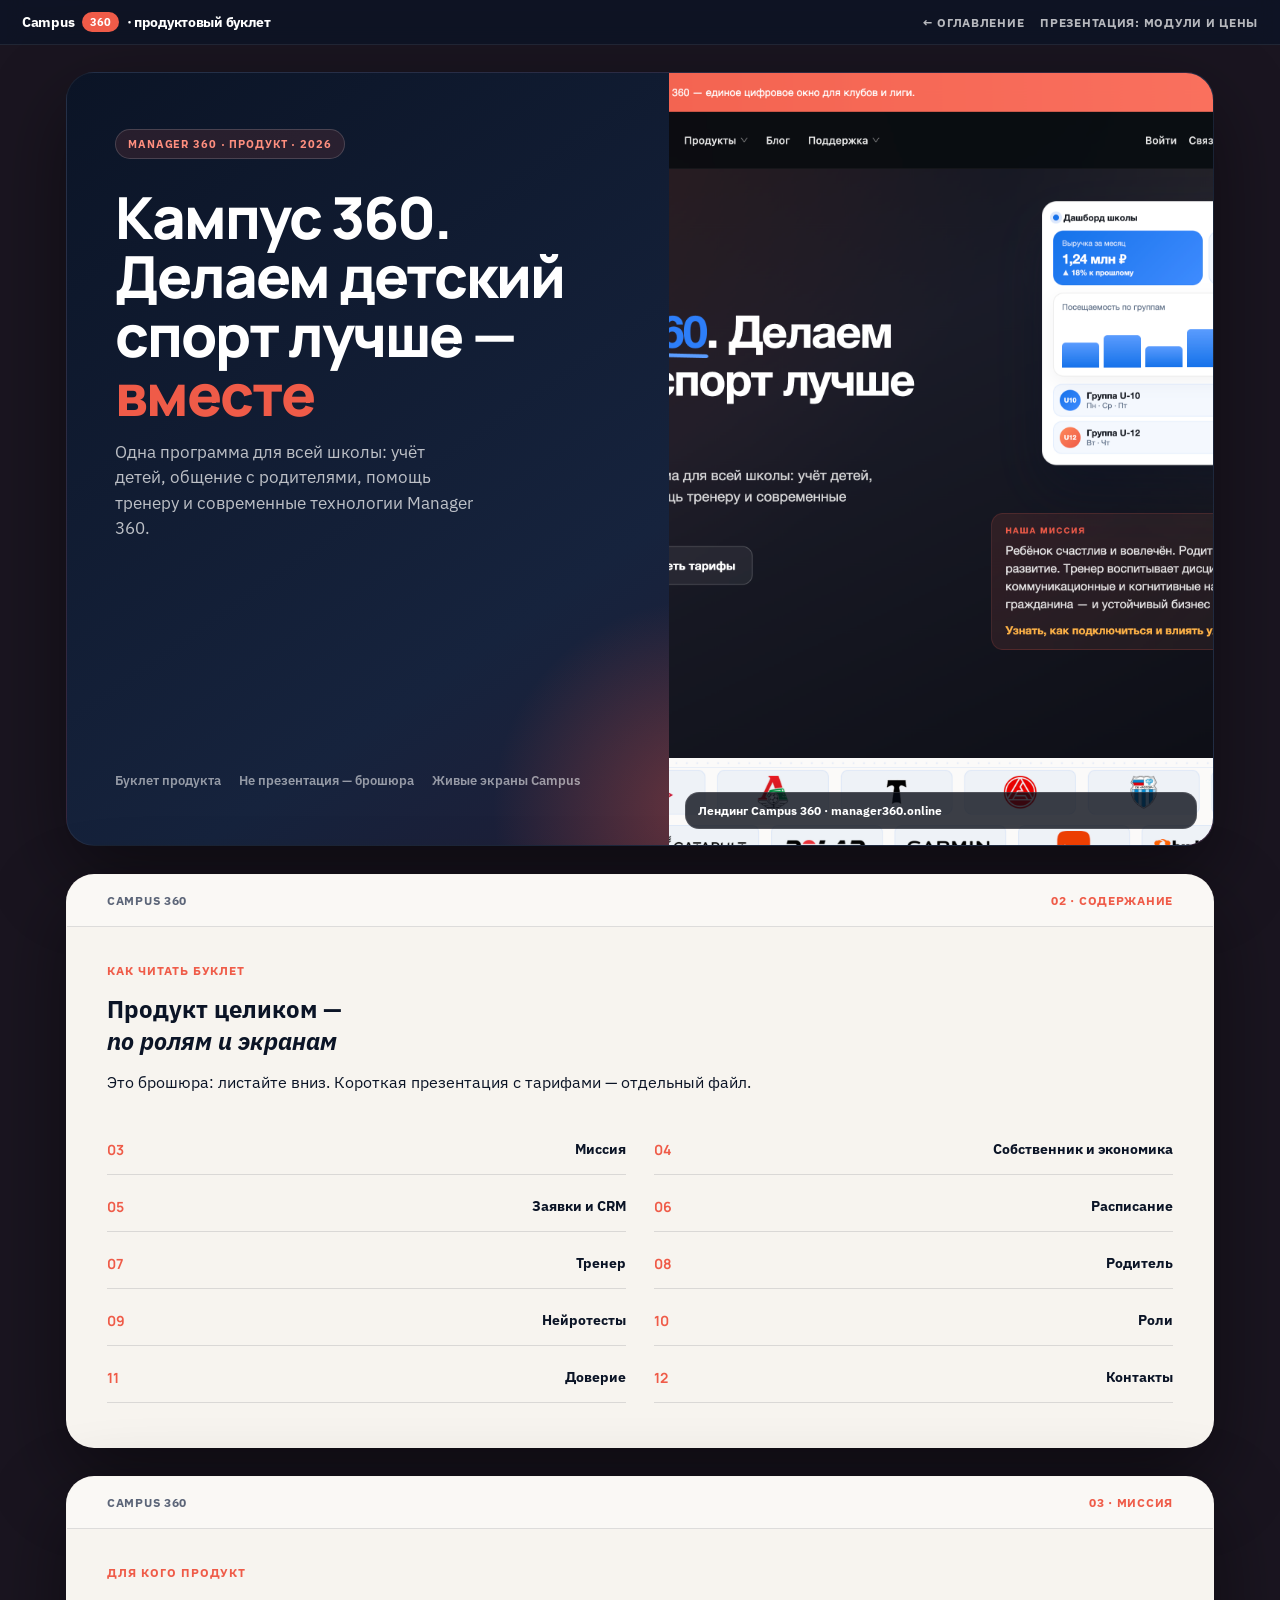
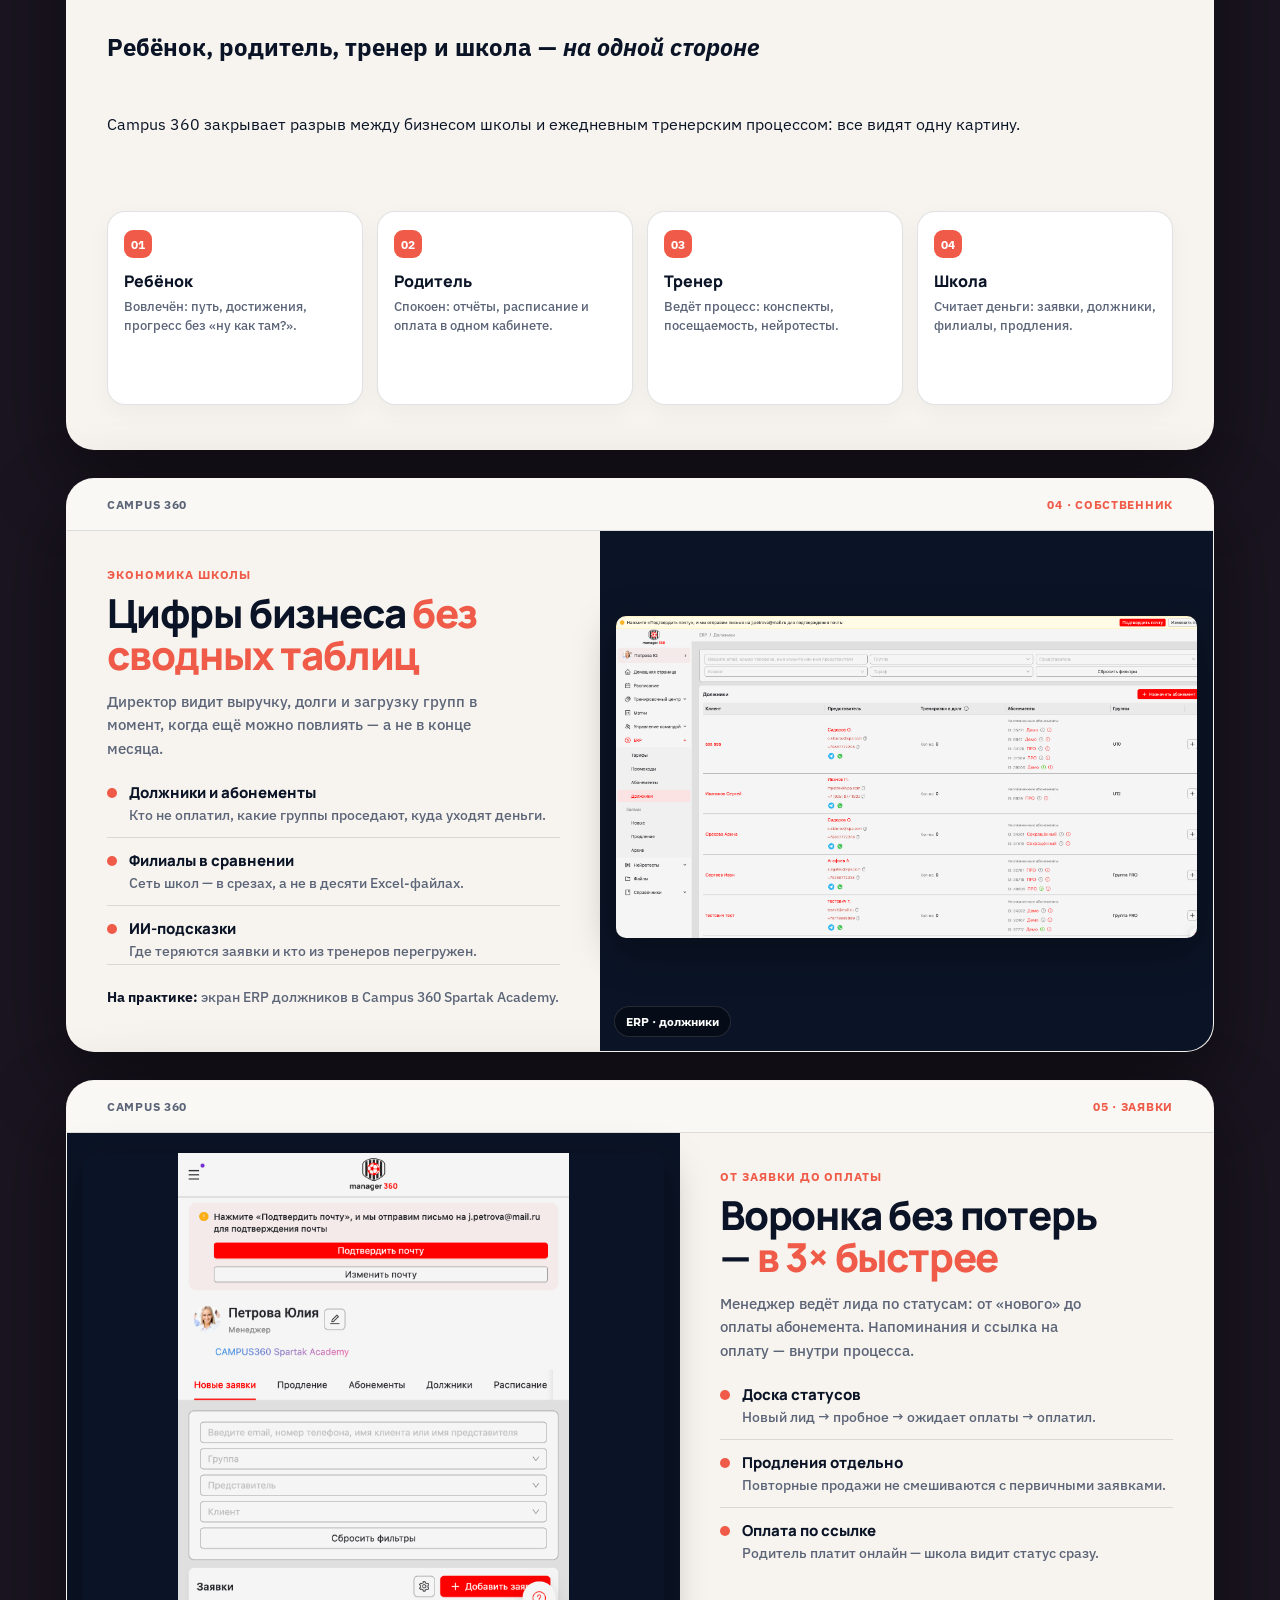
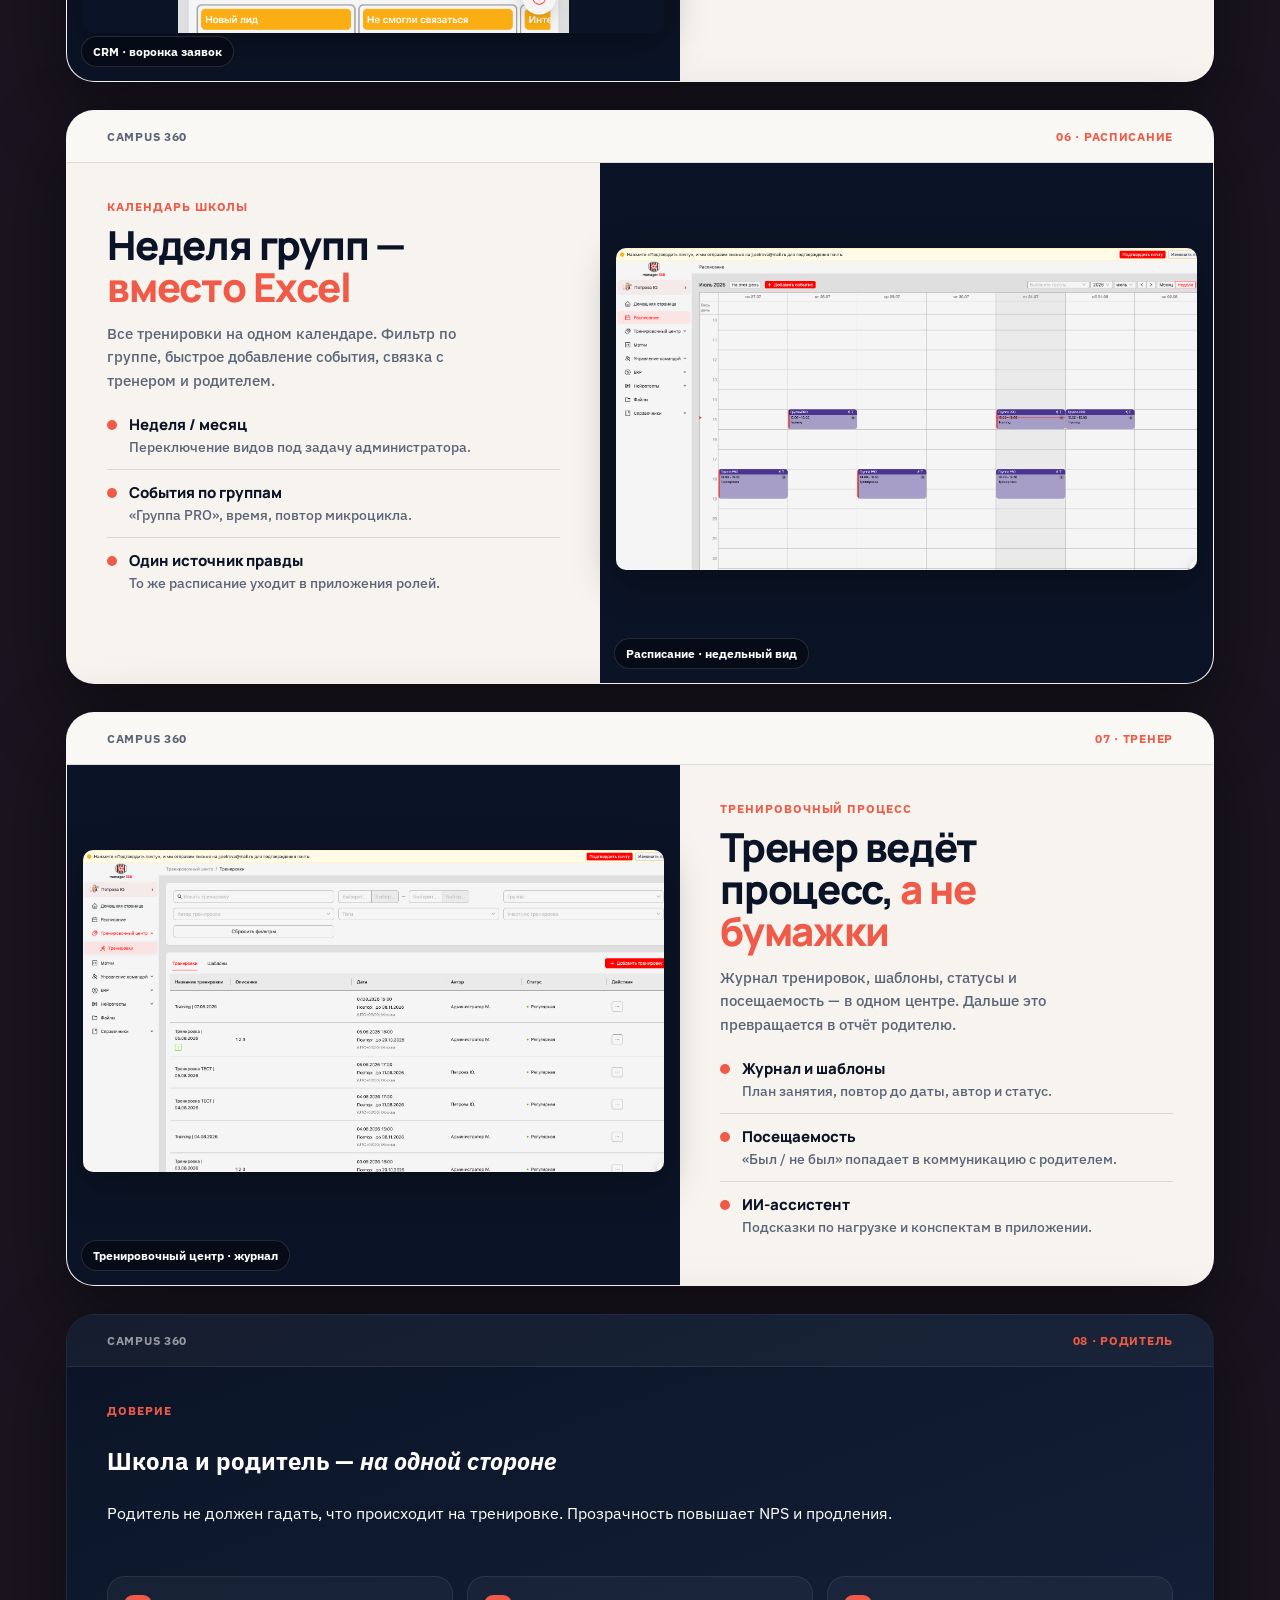
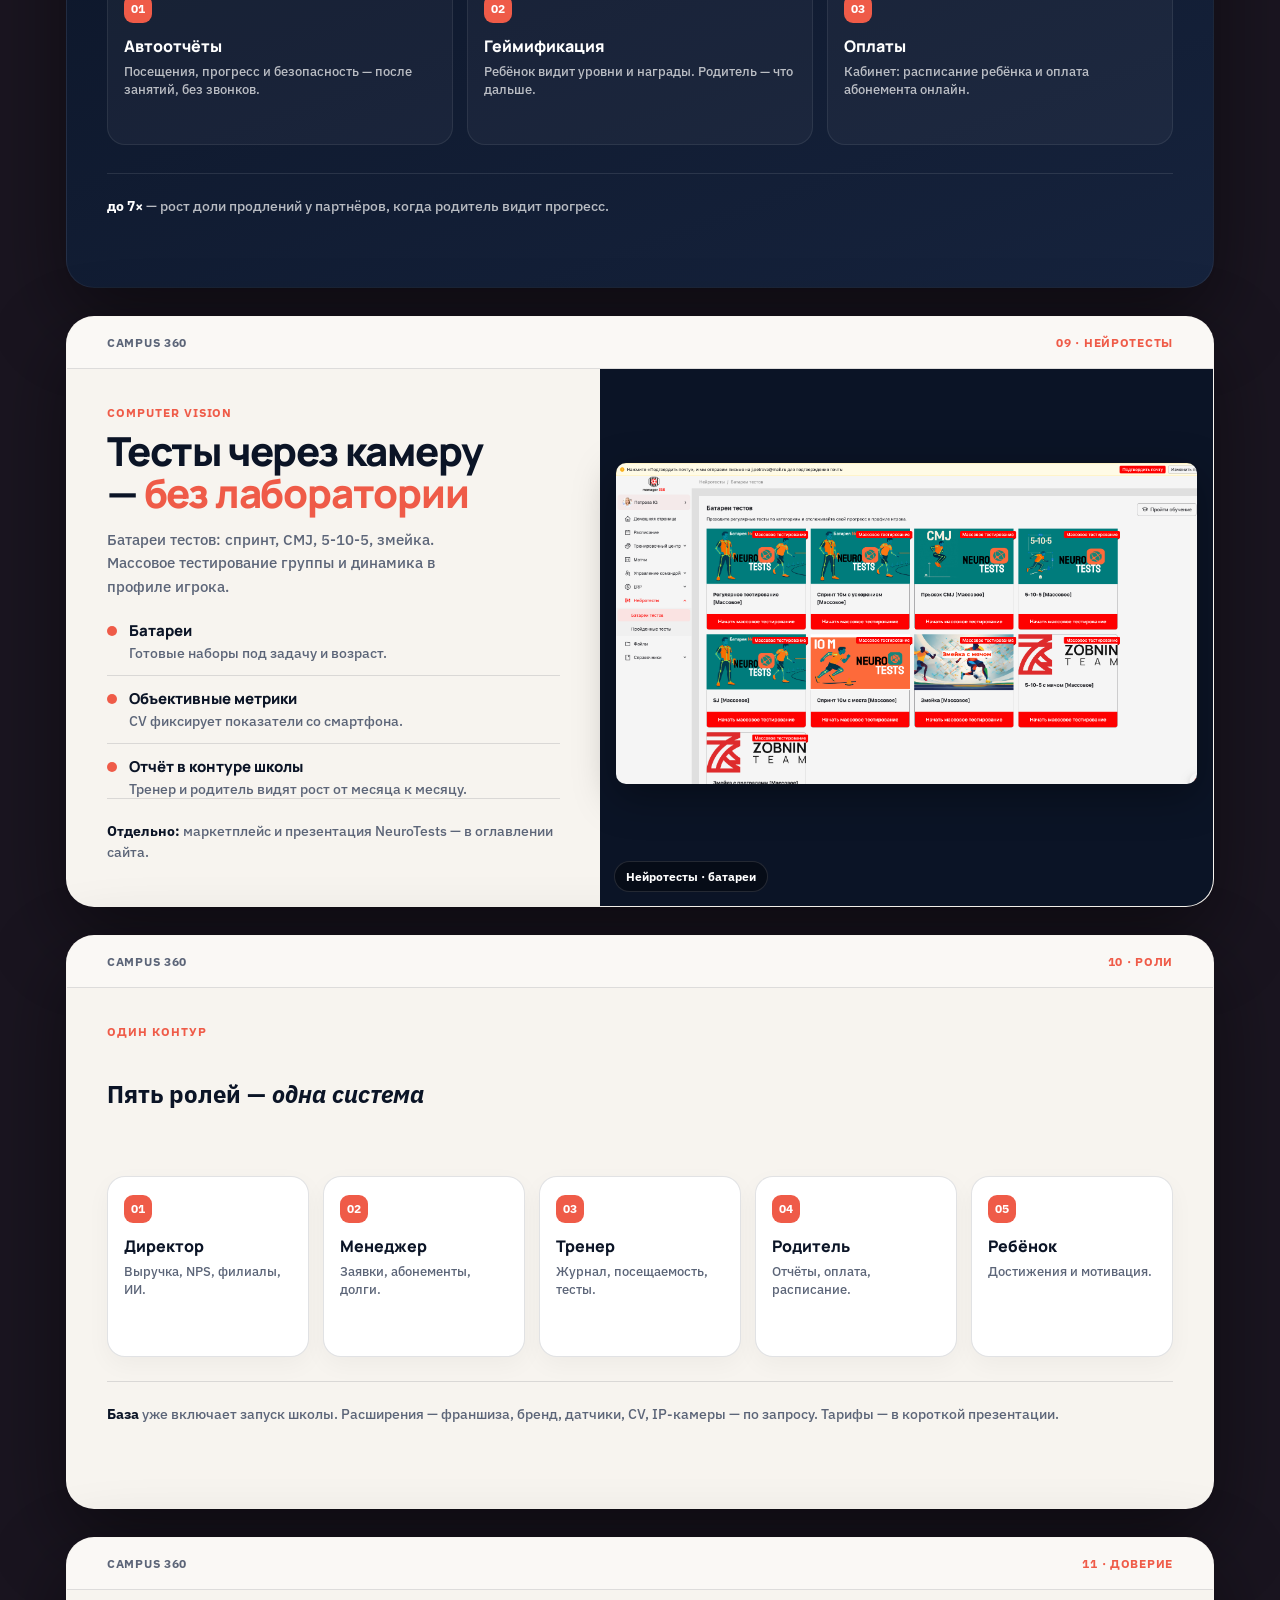
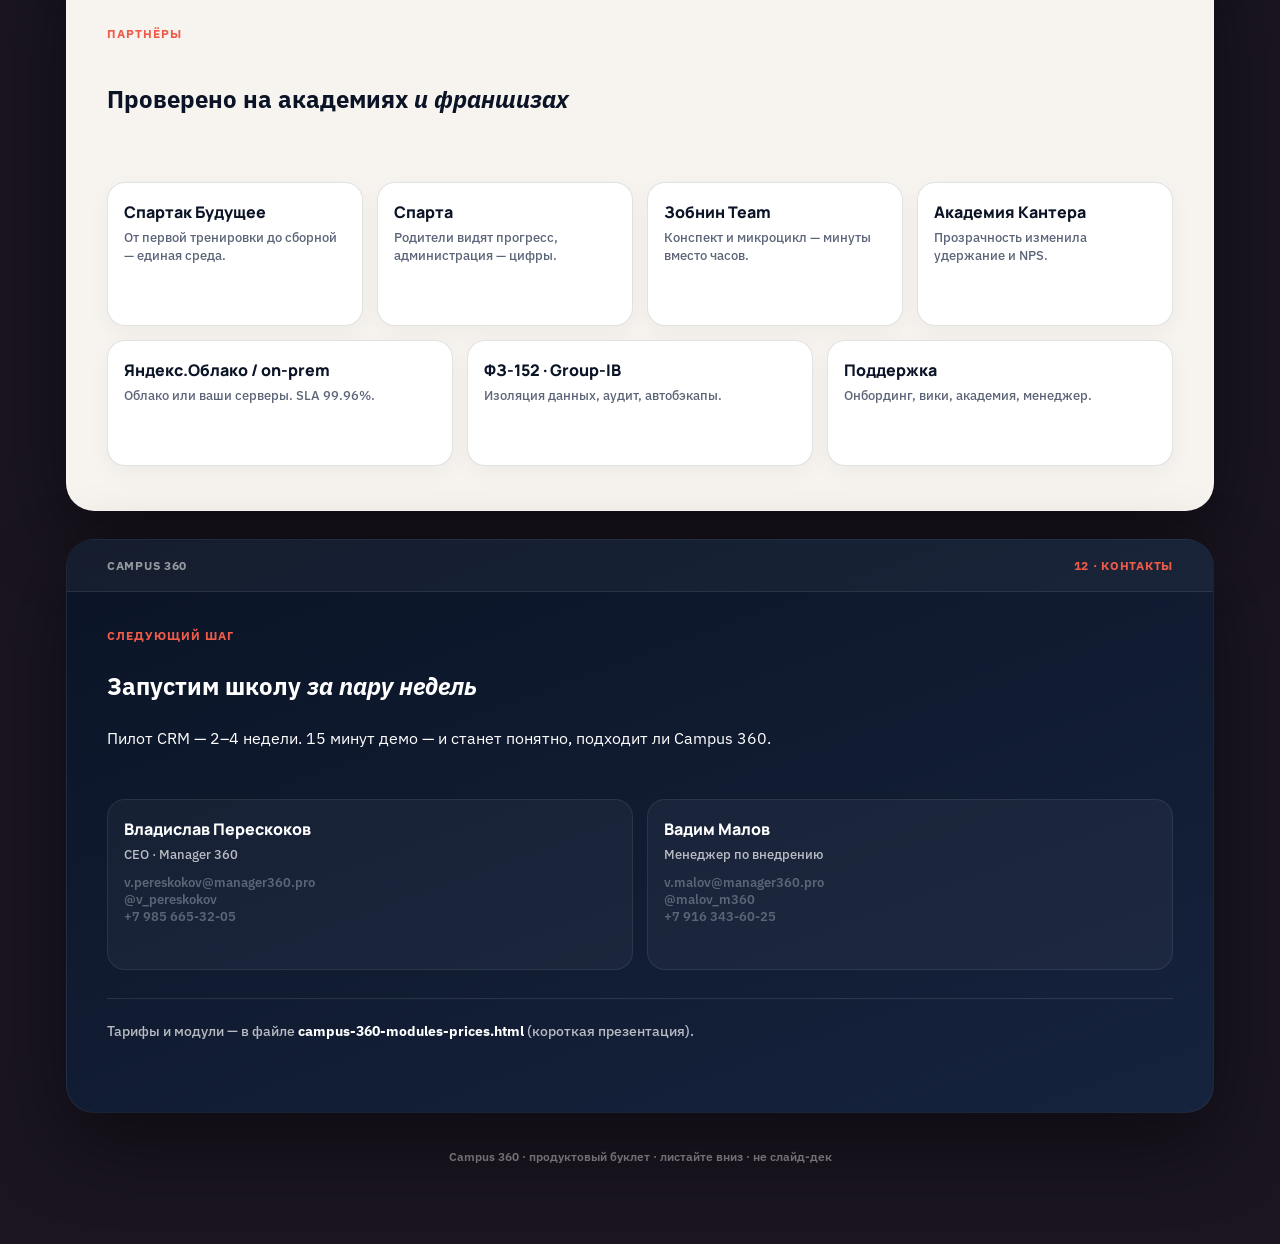
==== commit 68d65102: "Show booklet UI screenshots uncropped at smaller scale Use contain + max-height so wide ERP shots li" ====
--- a/campus-360-booklet.html
+++ b/campus-360-booklet.html
@@ -115,8 +115,15 @@
 }
 .bullets b{display:block;font-family:Manrope,sans-serif;font-size:15px;font-weight:800;margin-bottom:3px}
 .bullets span{display:block;color:var(--mut);font-size:13.5px;line-height:1.4;font-weight:500}
-.visual{background:#0B1426;position:relative;min-height:420px}
-.visual img{width:100%;height:100%;object-fit:cover;object-position:top center;display:block;min-height:420px}
+.visual{
+  background:#0B1426;position:relative;min-height:420px;
+  display:flex;align-items:center;justify-content:center;padding:20px 16px 48px;
+}
+.visual img{
+  width:100%;height:auto;max-height:480px;object-fit:contain;
+  display:block;border-radius:10px;
+  box-shadow:0 12px 40px rgba(0,0,0,.35);
+}
 .visual .cap{
   position:absolute;left:14px;bottom:14px;
   background:rgba(6,10,20,.8);border:1px solid rgba(255,255,255,.12);
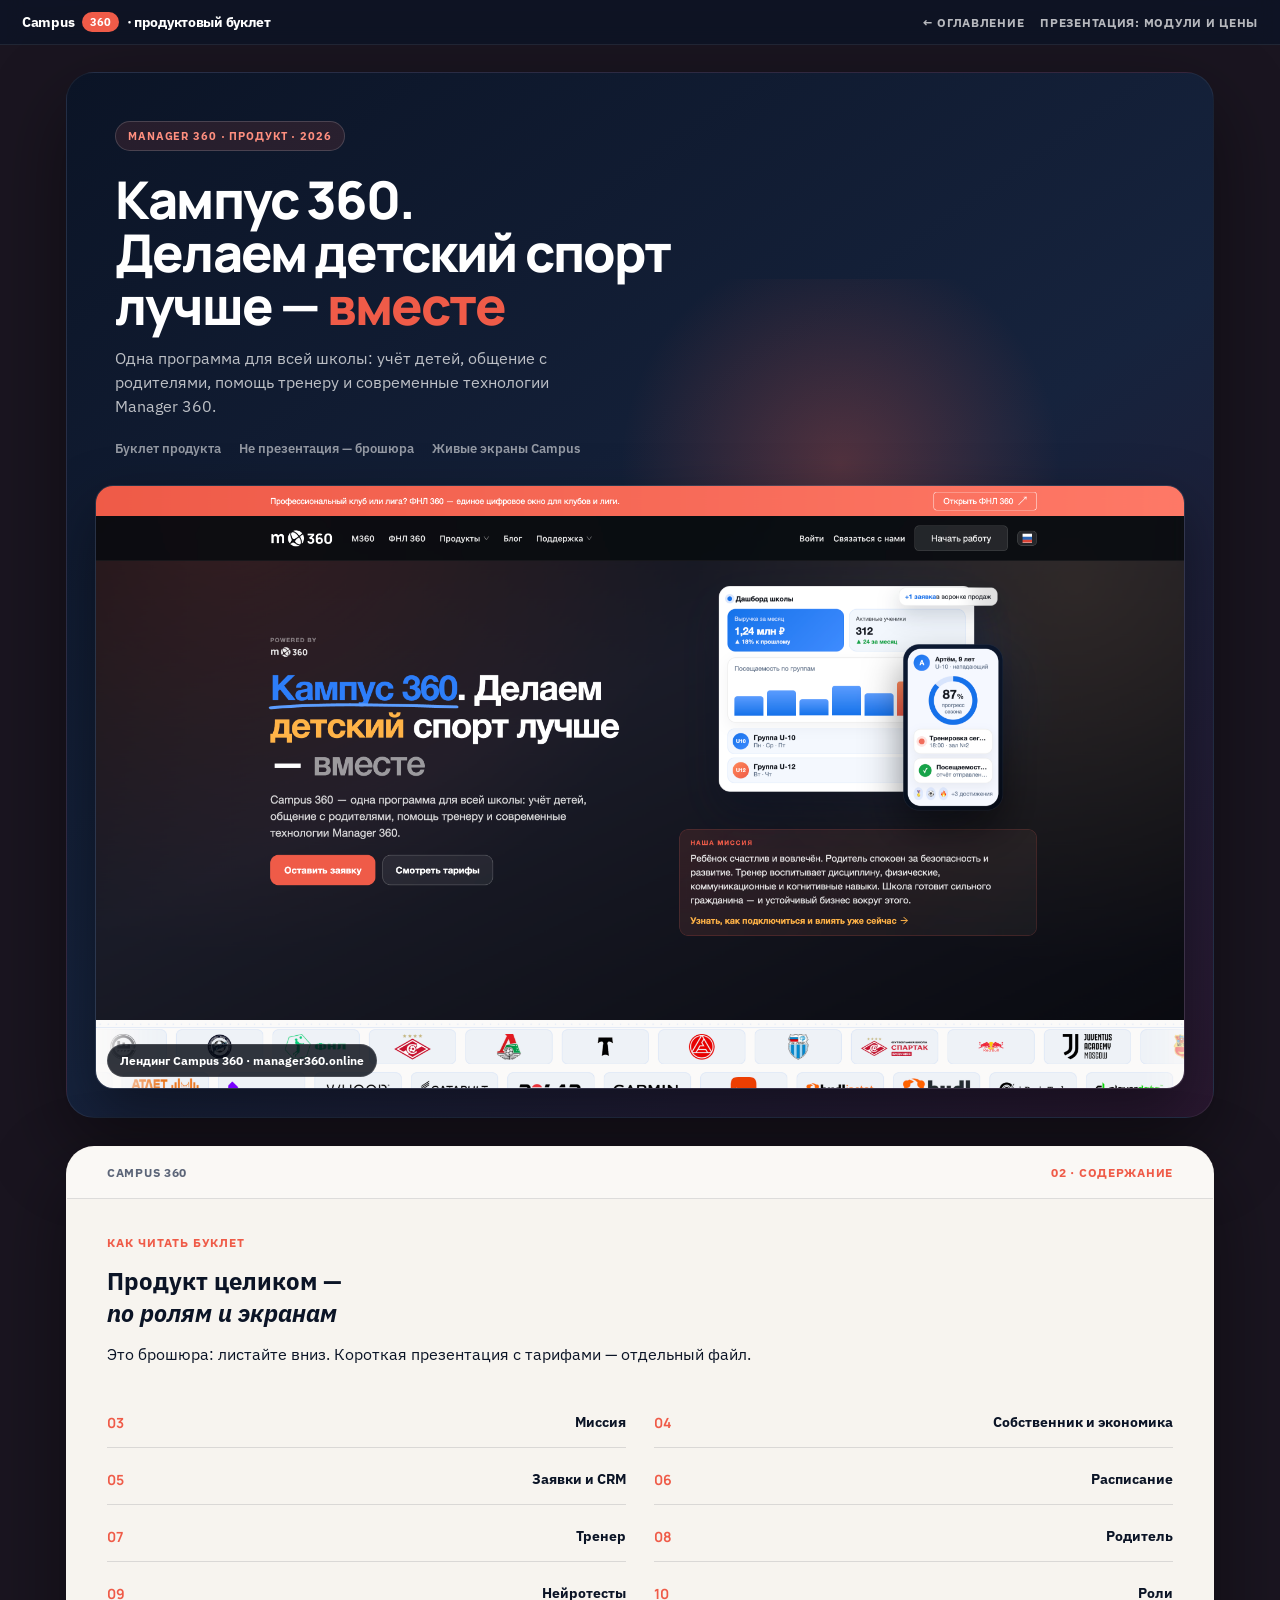
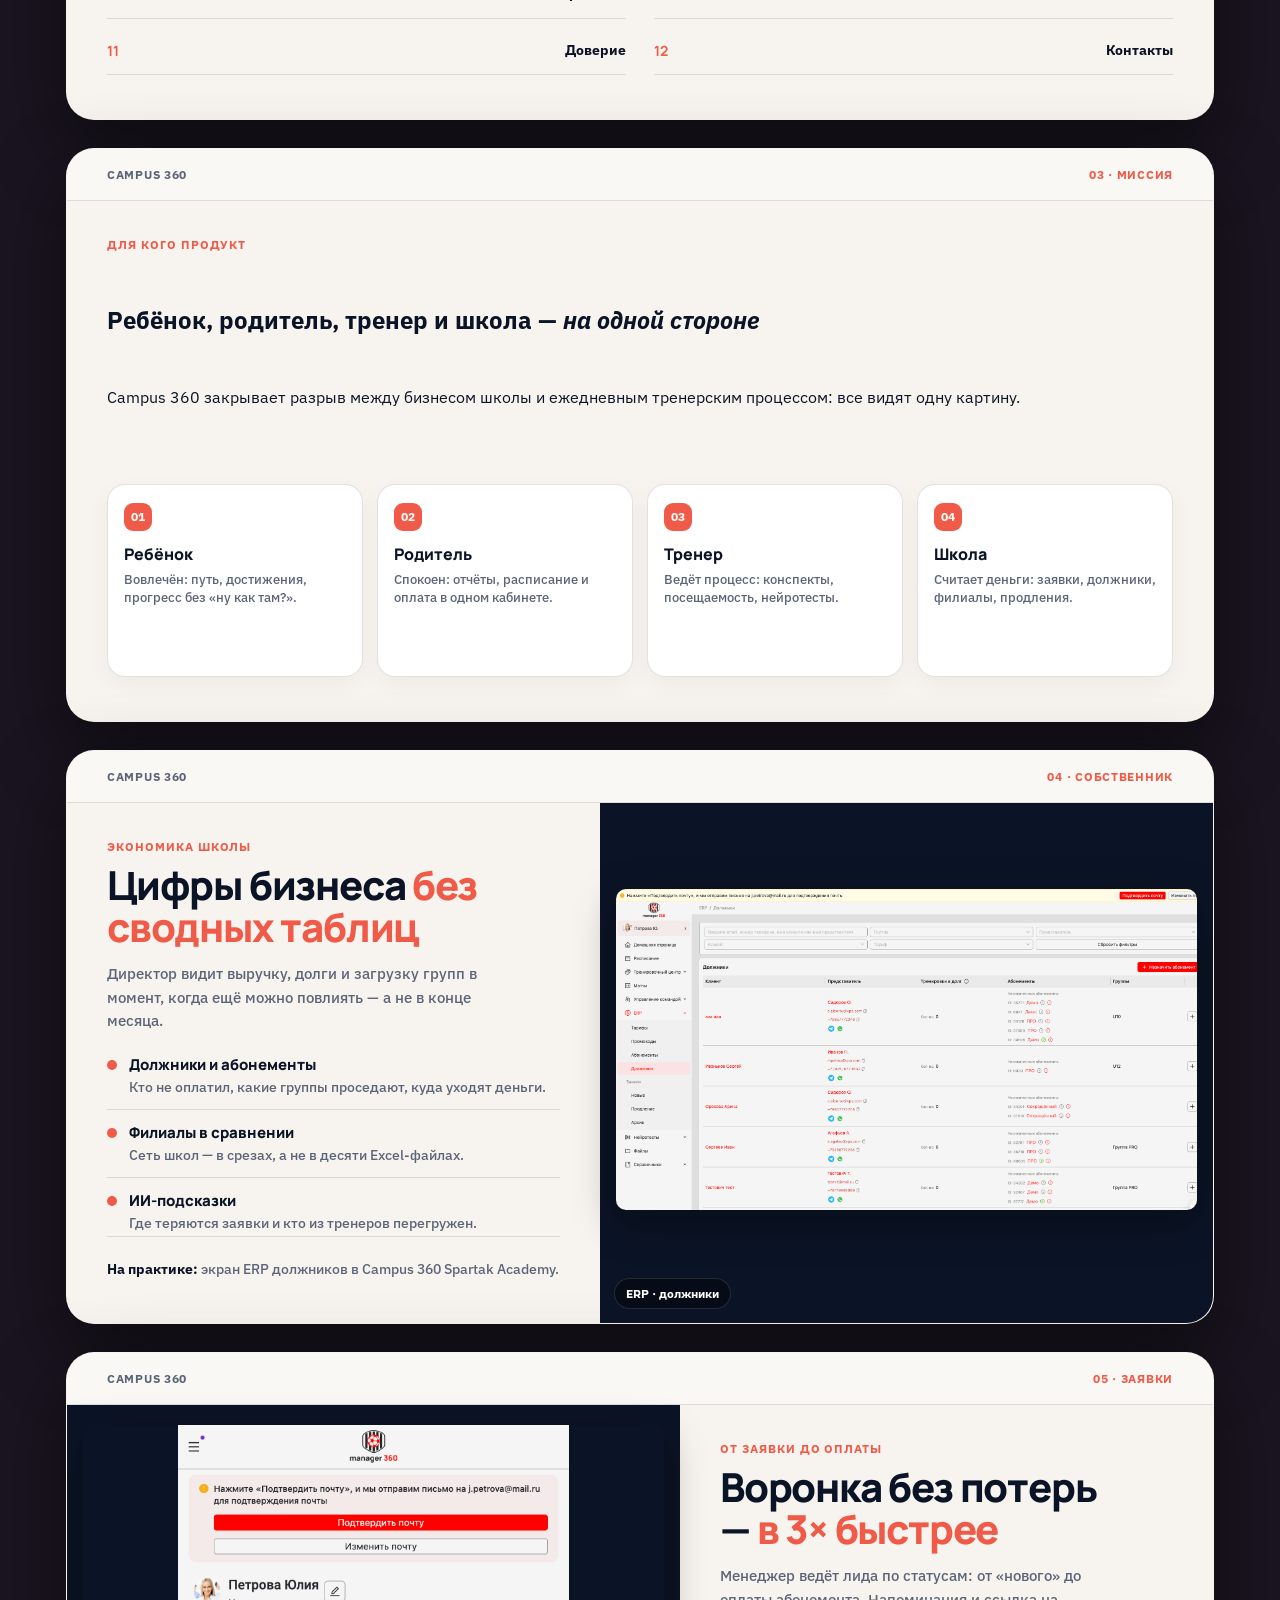
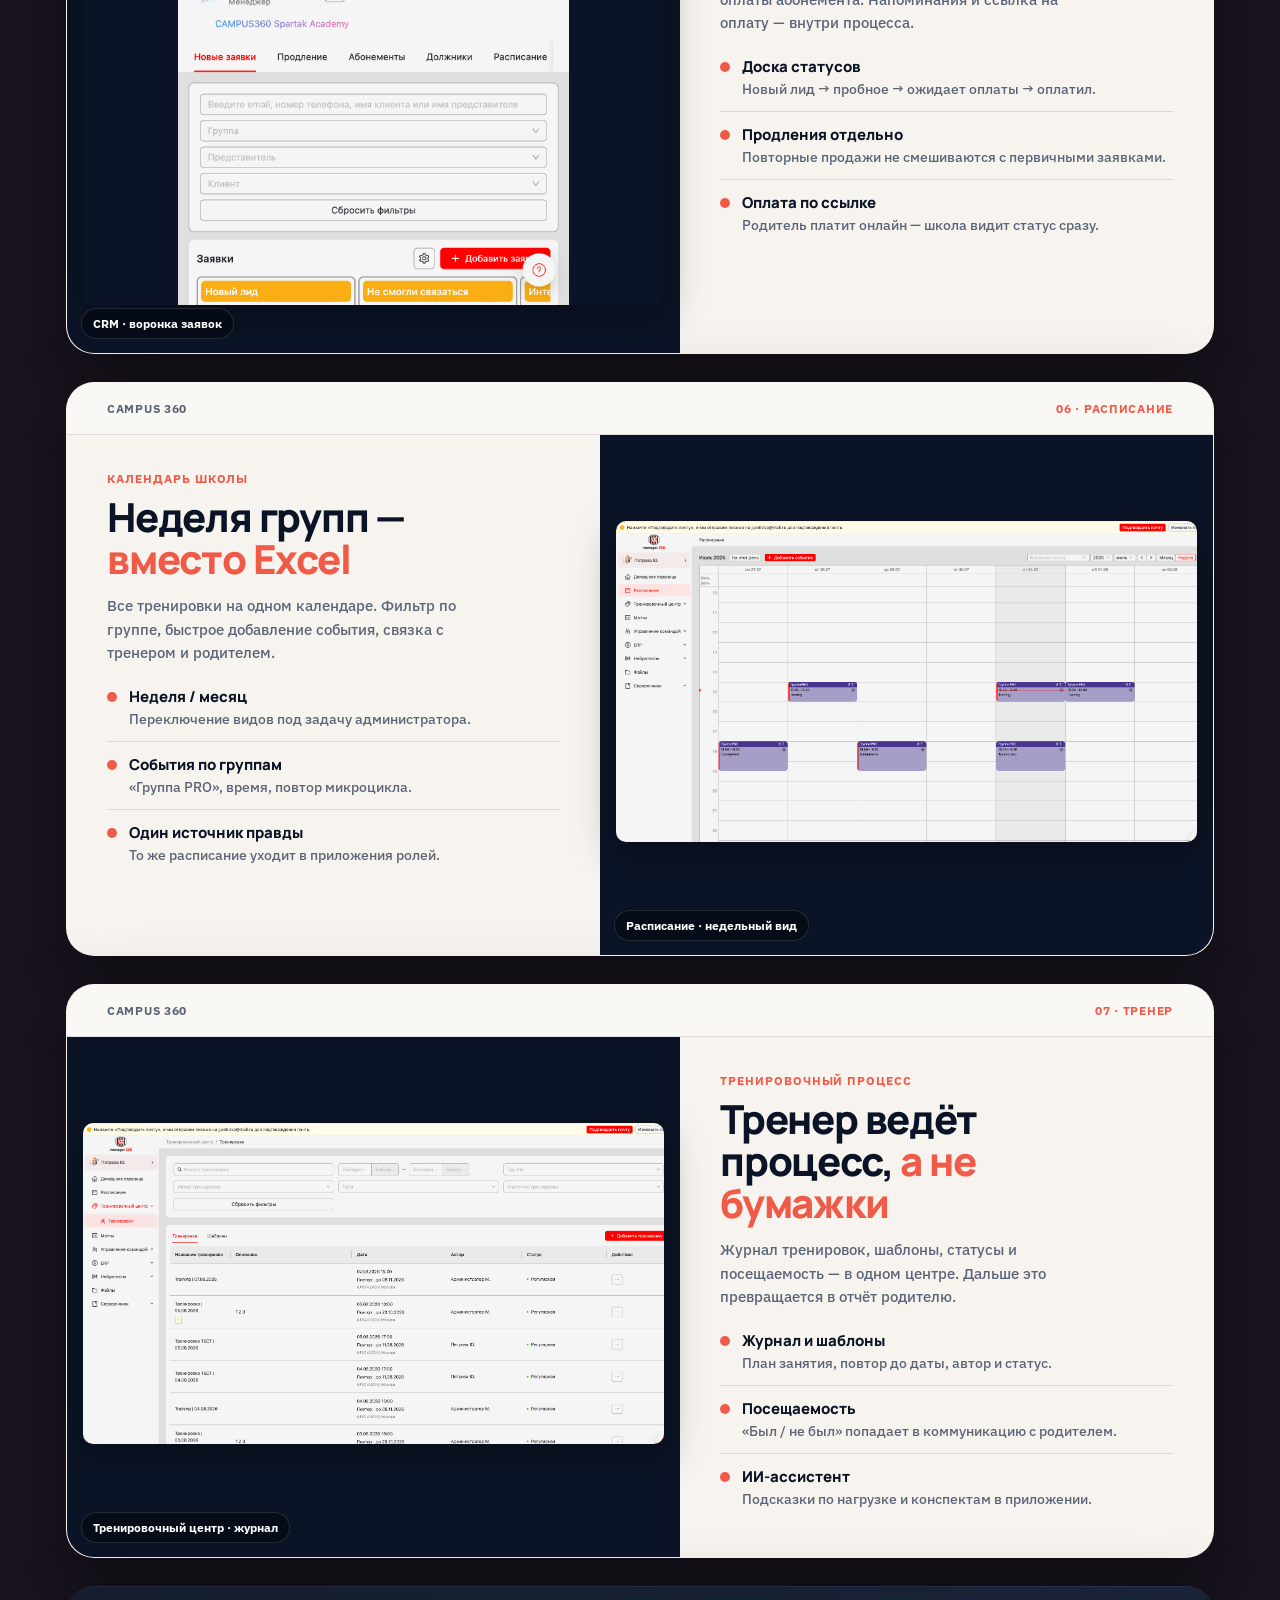
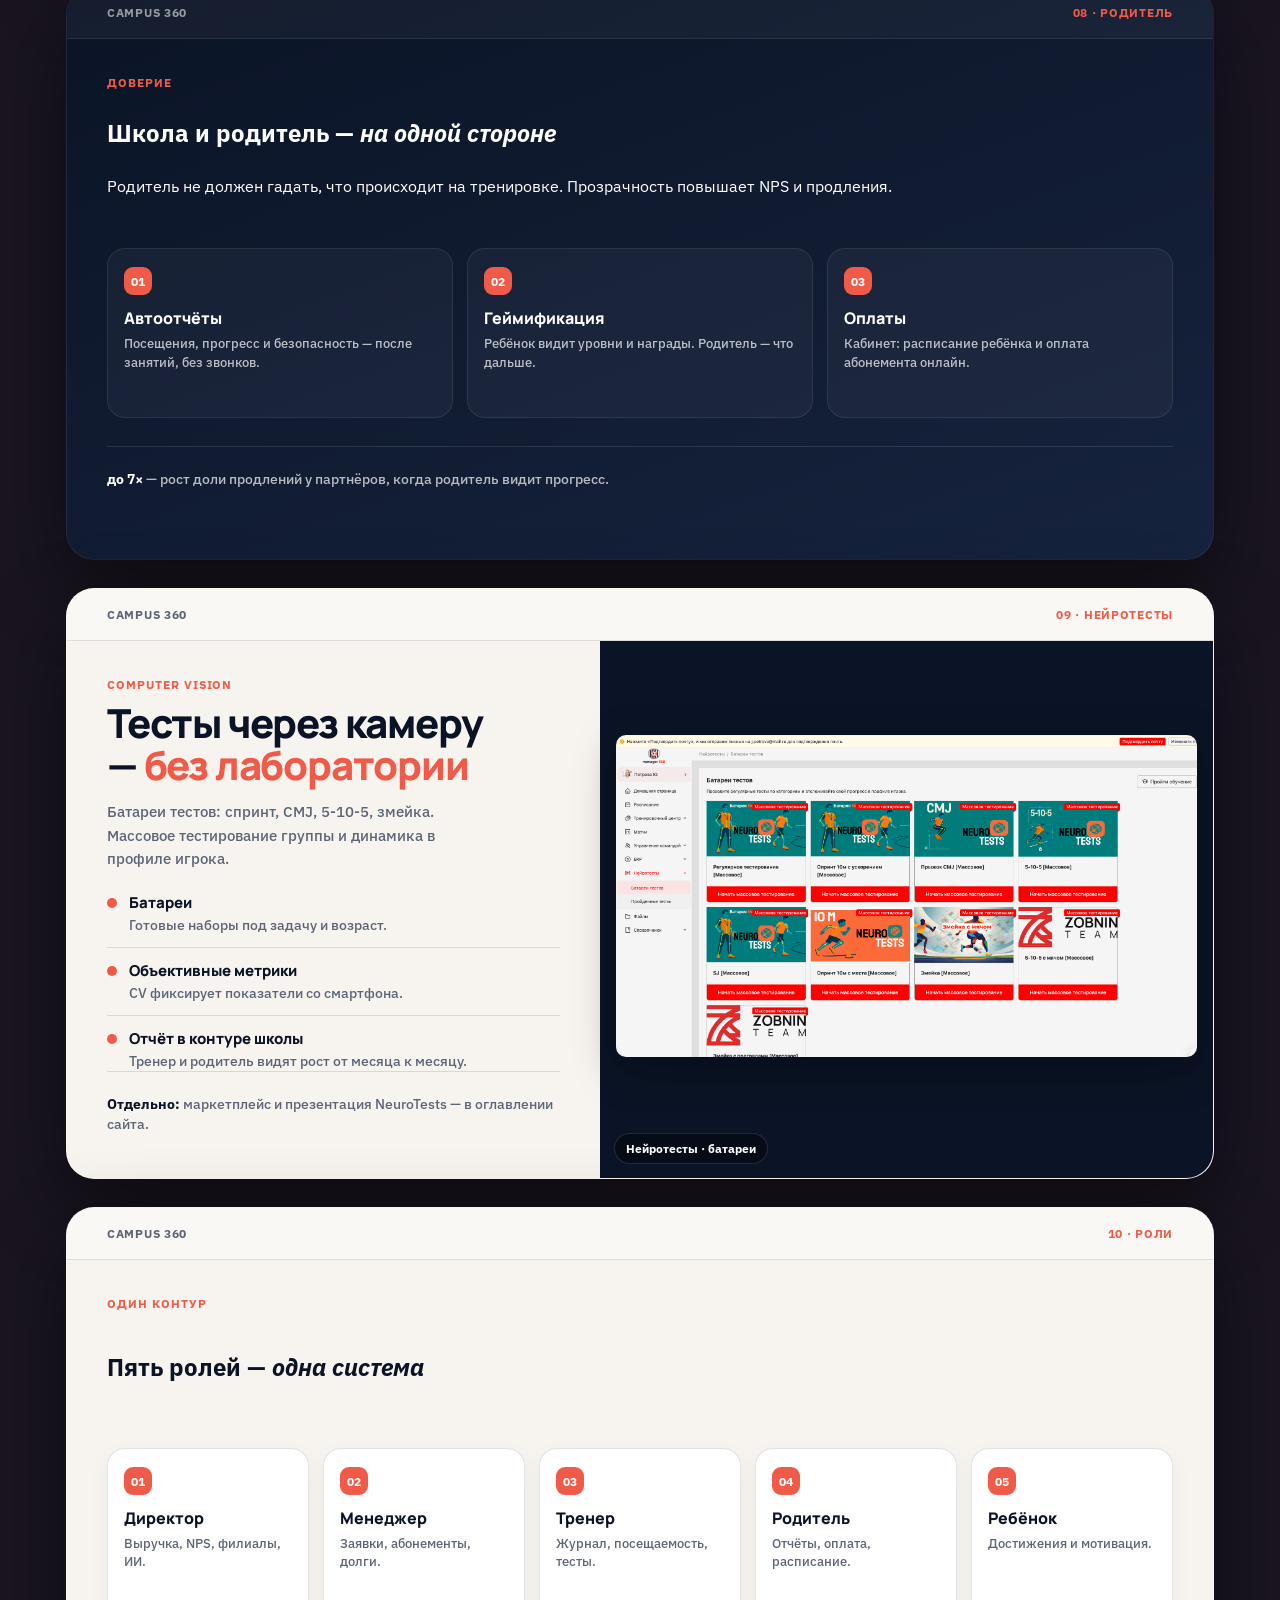
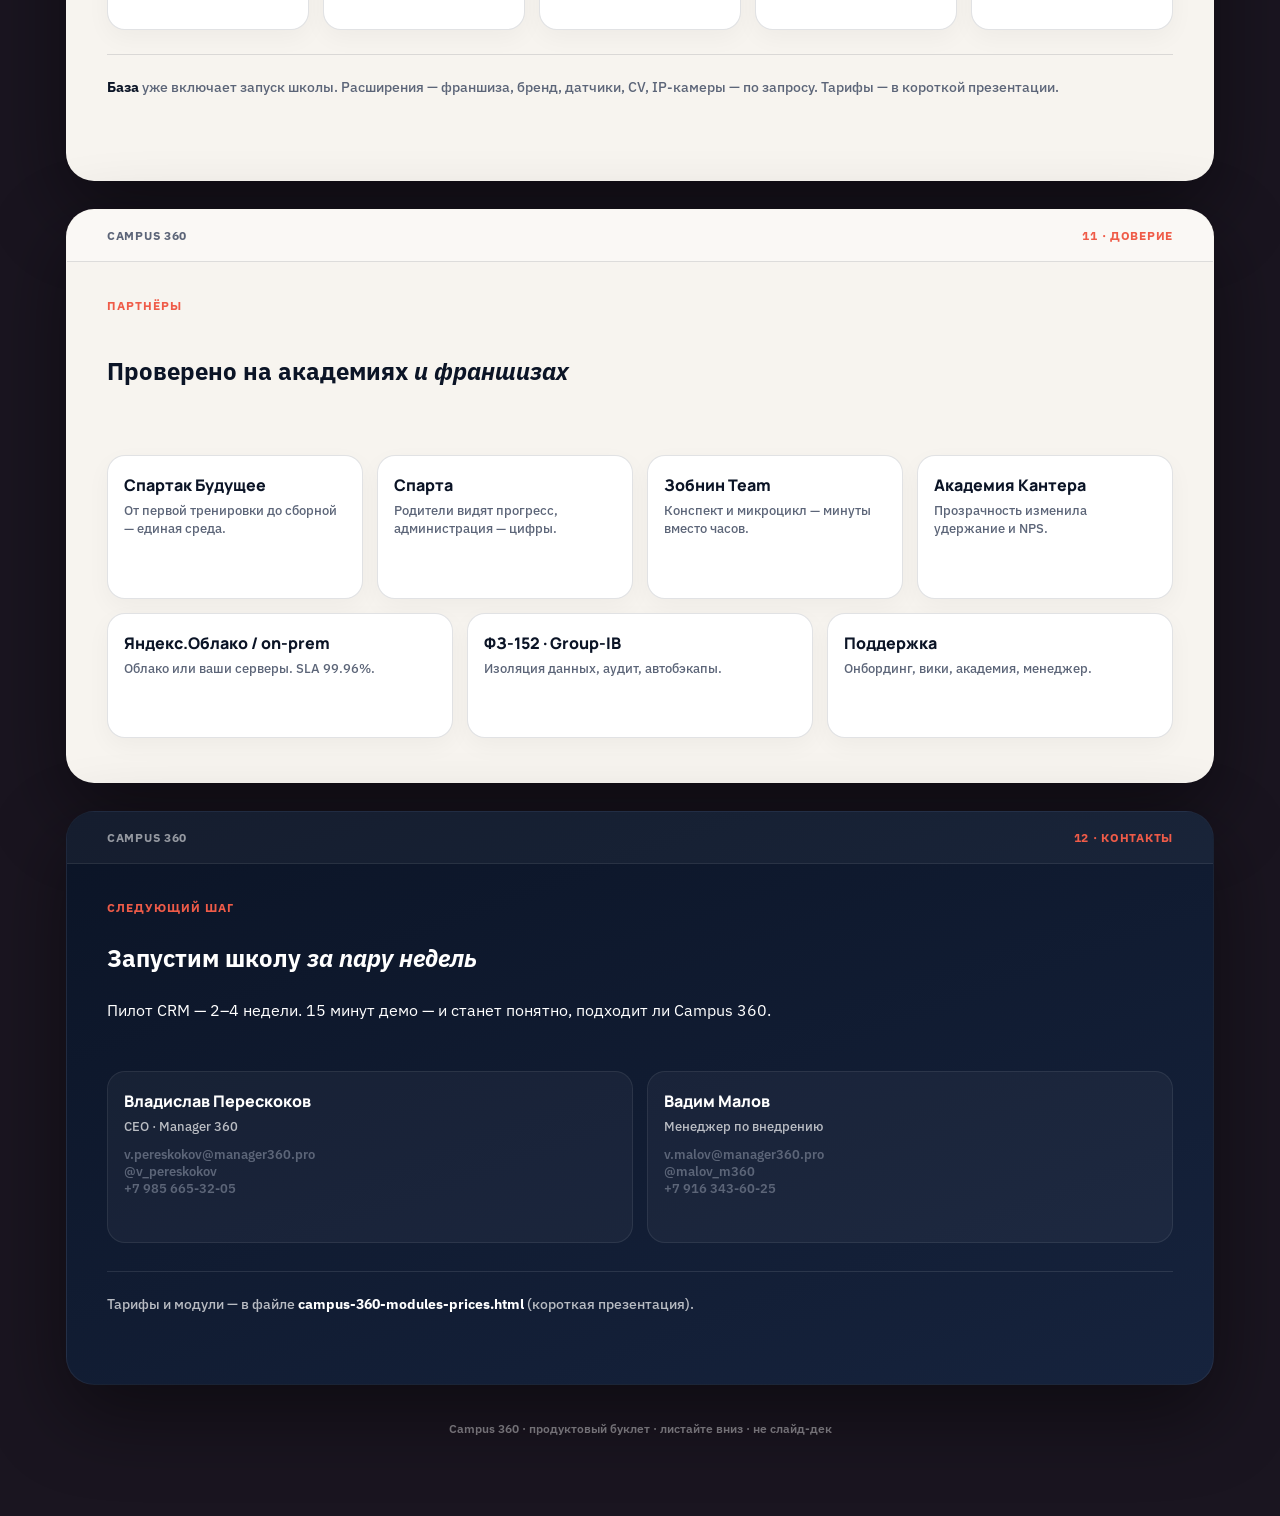
==== commit 333af1e7: "Fix booklet cover: show full landing uncropped Stack cover as text + full-width screenshot so the he" ====
--- a/campus-360-booklet.html
+++ b/campus-360-booklet.html
@@ -53,18 +53,17 @@
 }
 .spread.cover{
   background:linear-gradient(145deg,#0B1426 0%,#16233d 55%,#2a1830 100%);
-  color:#fff;min-height:min(86vh,820px);
-  display:grid;grid-template-columns:1.05fr .95fr;
+  color:#fff;
+  display:flex;flex-direction:column;
 }
 @media(max-width:900px){
-  .spread.cover{grid-template-columns:1fr}
   .spread .cols{grid-template-columns:1fr !important}
 }
 
-.cover-left{padding:56px 48px;display:flex;flex-direction:column;justify-content:space-between;position:relative}
+.cover-left{padding:48px 48px 28px;display:flex;flex-direction:column;gap:0;position:relative}
 .cover-left::after{
-  content:"";position:absolute;inset:auto -40% -30% auto;width:70%;height:70%;
-  background:radial-gradient(circle,rgba(239,91,72,.35),transparent 60%);pointer-events:none;
+  content:"";position:absolute;inset:auto -20% -40% 40%;width:55%;height:90%;
+  background:radial-gradient(circle,rgba(239,91,72,.28),transparent 60%);pointer-events:none;
 }
 .eyebrow{
   display:inline-flex;align-items:center;gap:8px;
@@ -73,18 +72,26 @@
   padding:7px 12px;border-radius:999px;width:max-content;position:relative;z-index:1;
 }
 .cover h1{
-  font-family:Manrope,sans-serif;font-size:clamp(36px,4.8vw,58px);line-height:1.02;
-  font-weight:800;letter-spacing:-.035em;max-width:12ch;margin:28px 0 16px;position:relative;z-index:1;
+  font-family:Manrope,sans-serif;font-size:clamp(32px,4.2vw,52px);line-height:1.02;
+  font-weight:800;letter-spacing:-.035em;max-width:18ch;margin:22px 0 14px;position:relative;z-index:1;
 }
 .cover h1 em{font-style:normal;color:var(--acc)}
-.cover .lead{color:rgba(255,255,255,.72);font-size:17px;line-height:1.5;max-width:36ch;position:relative;z-index:1}
-.cover-meta{display:flex;gap:18px;flex-wrap:wrap;color:rgba(255,255,255,.55);font-size:13px;font-weight:600;position:relative;z-index:1}
-.cover-right{position:relative;min-height:360px}
-.cover-right img{width:100%;height:100%;object-fit:cover;object-position:top center;display:block}
+.cover .lead{color:rgba(255,255,255,.72);font-size:16px;line-height:1.5;max-width:48ch;position:relative;z-index:1}
+.cover-meta{display:flex;gap:18px;flex-wrap:wrap;color:rgba(255,255,255,.55);font-size:13px;font-weight:600;position:relative;z-index:1;margin-top:22px}
+.cover-right{
+  position:relative;
+  padding:0 28px 28px;
+}
+.cover-right img{
+  width:100%;height:auto;display:block;border-radius:18px;
+  border:1px solid rgba(255,255,255,.1);
+  box-shadow:0 24px 60px rgba(0,0,0,.4);
+}
 .cover-right .cap{
-  position:absolute;left:16px;bottom:16px;right:16px;
-  background:rgba(6,10,20,.78);border:1px solid rgba(255,255,255,.12);
-  color:#fff;font-size:12px;font-weight:700;padding:10px 12px;border-radius:14px;
+  position:absolute;left:40px;bottom:40px;
+  background:rgba(6,10,20,.82);border:1px solid rgba(255,255,255,.12);
+  color:#fff;font-size:12px;font-weight:700;padding:8px 12px;border-radius:999px;
+  width:max-content;max-width:calc(100% - 80px);
 }
 
 .page-head{
